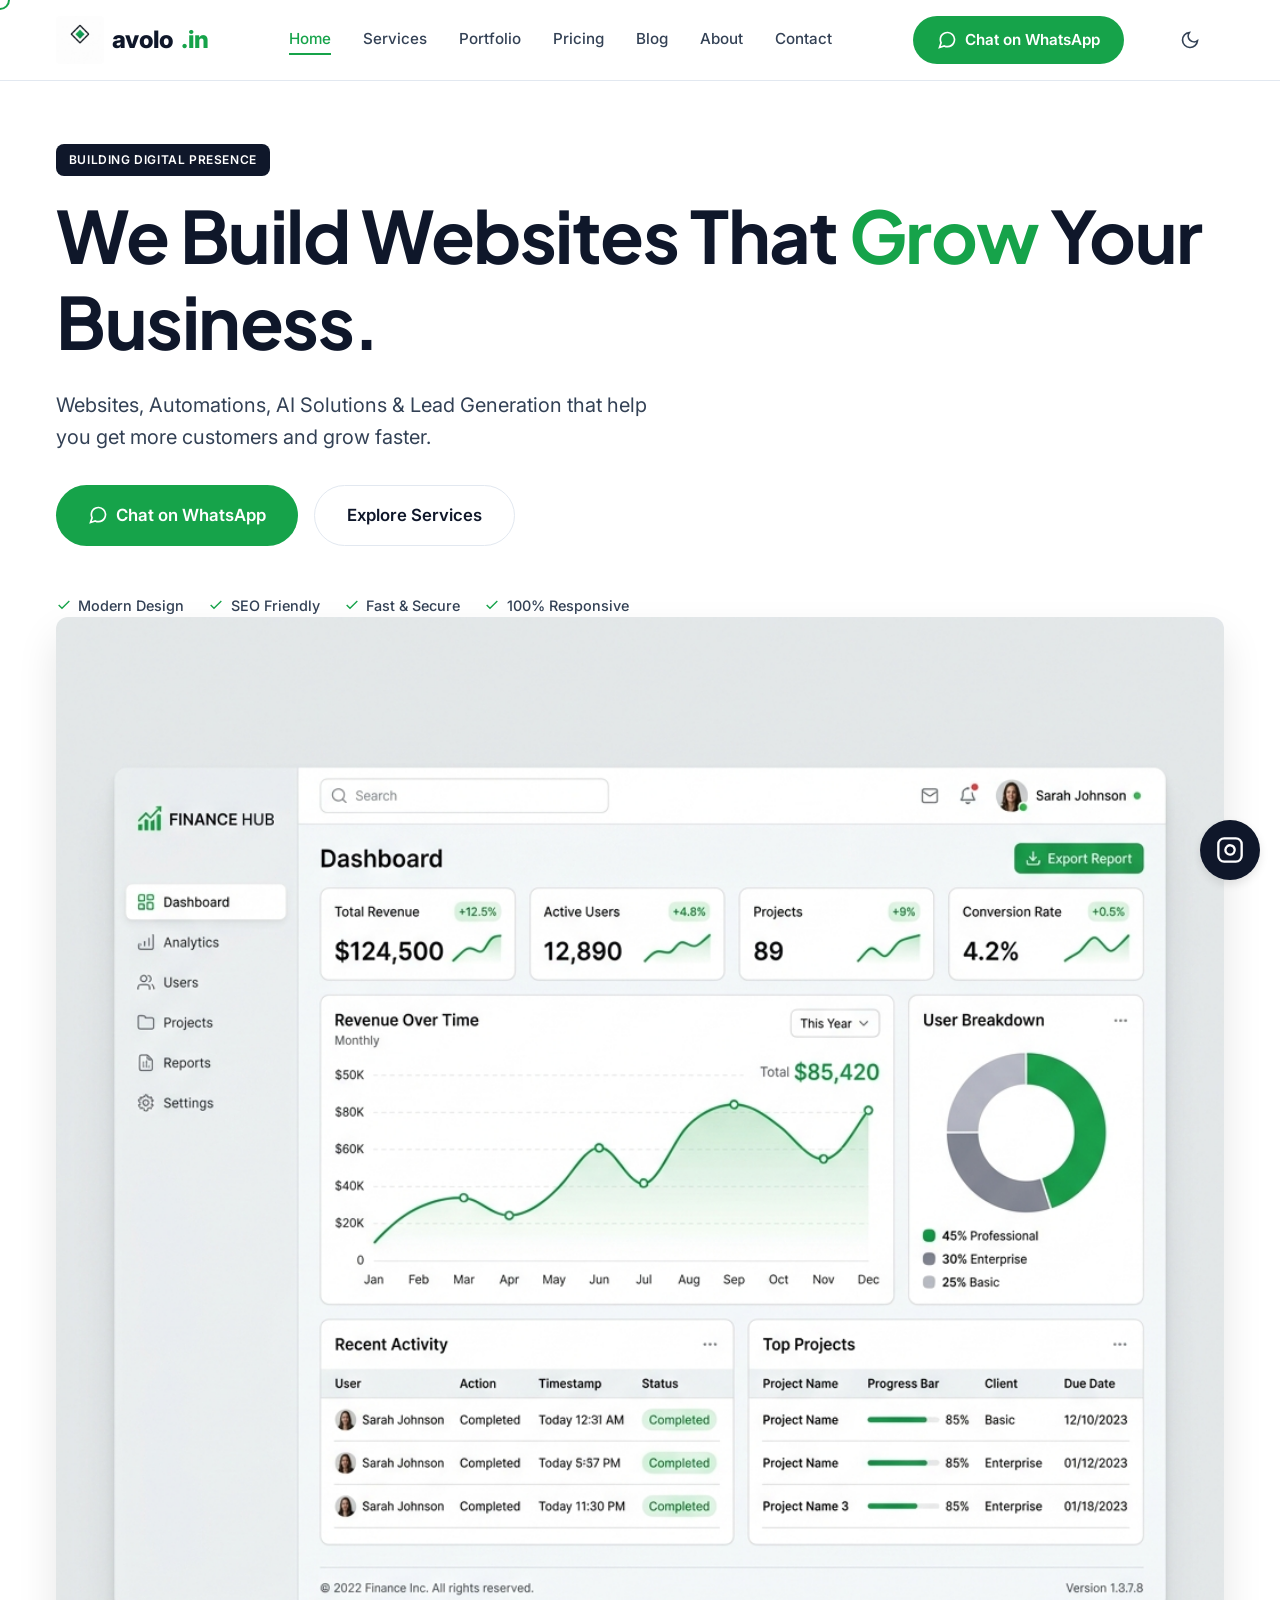
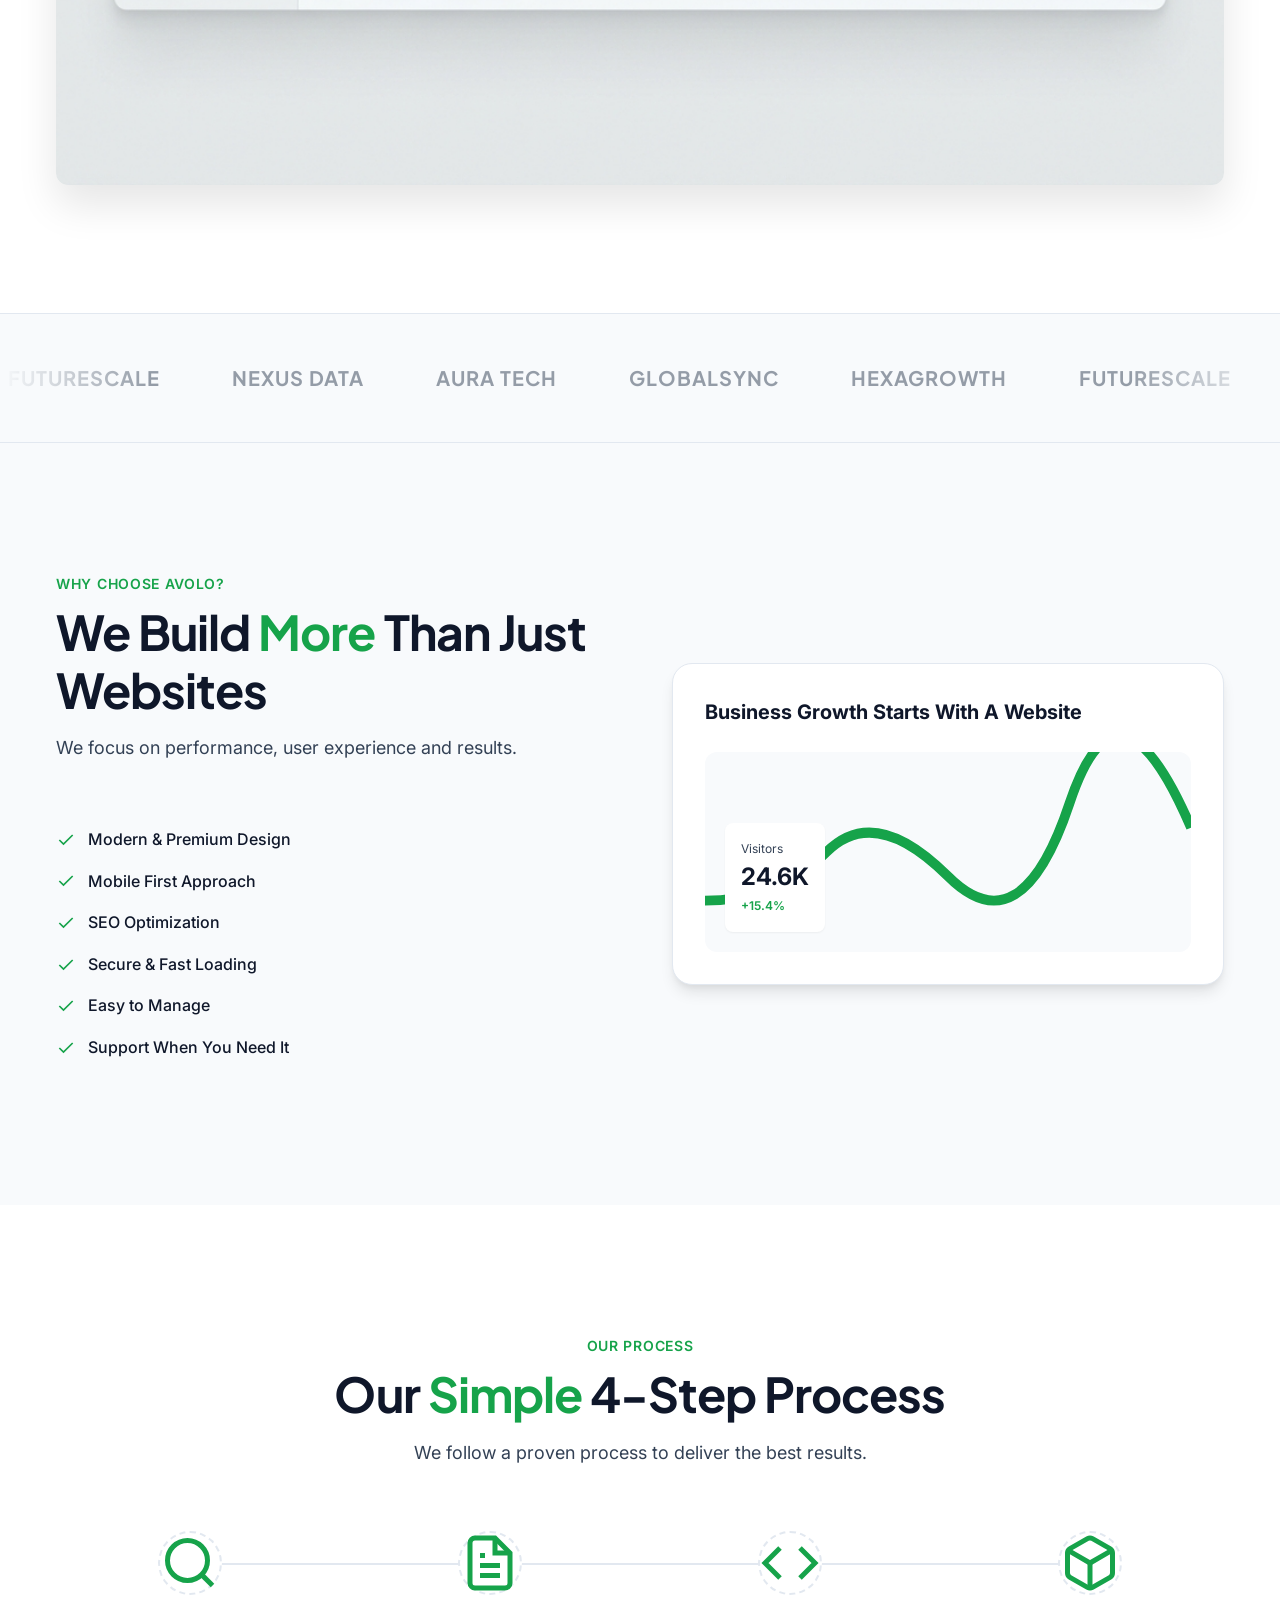
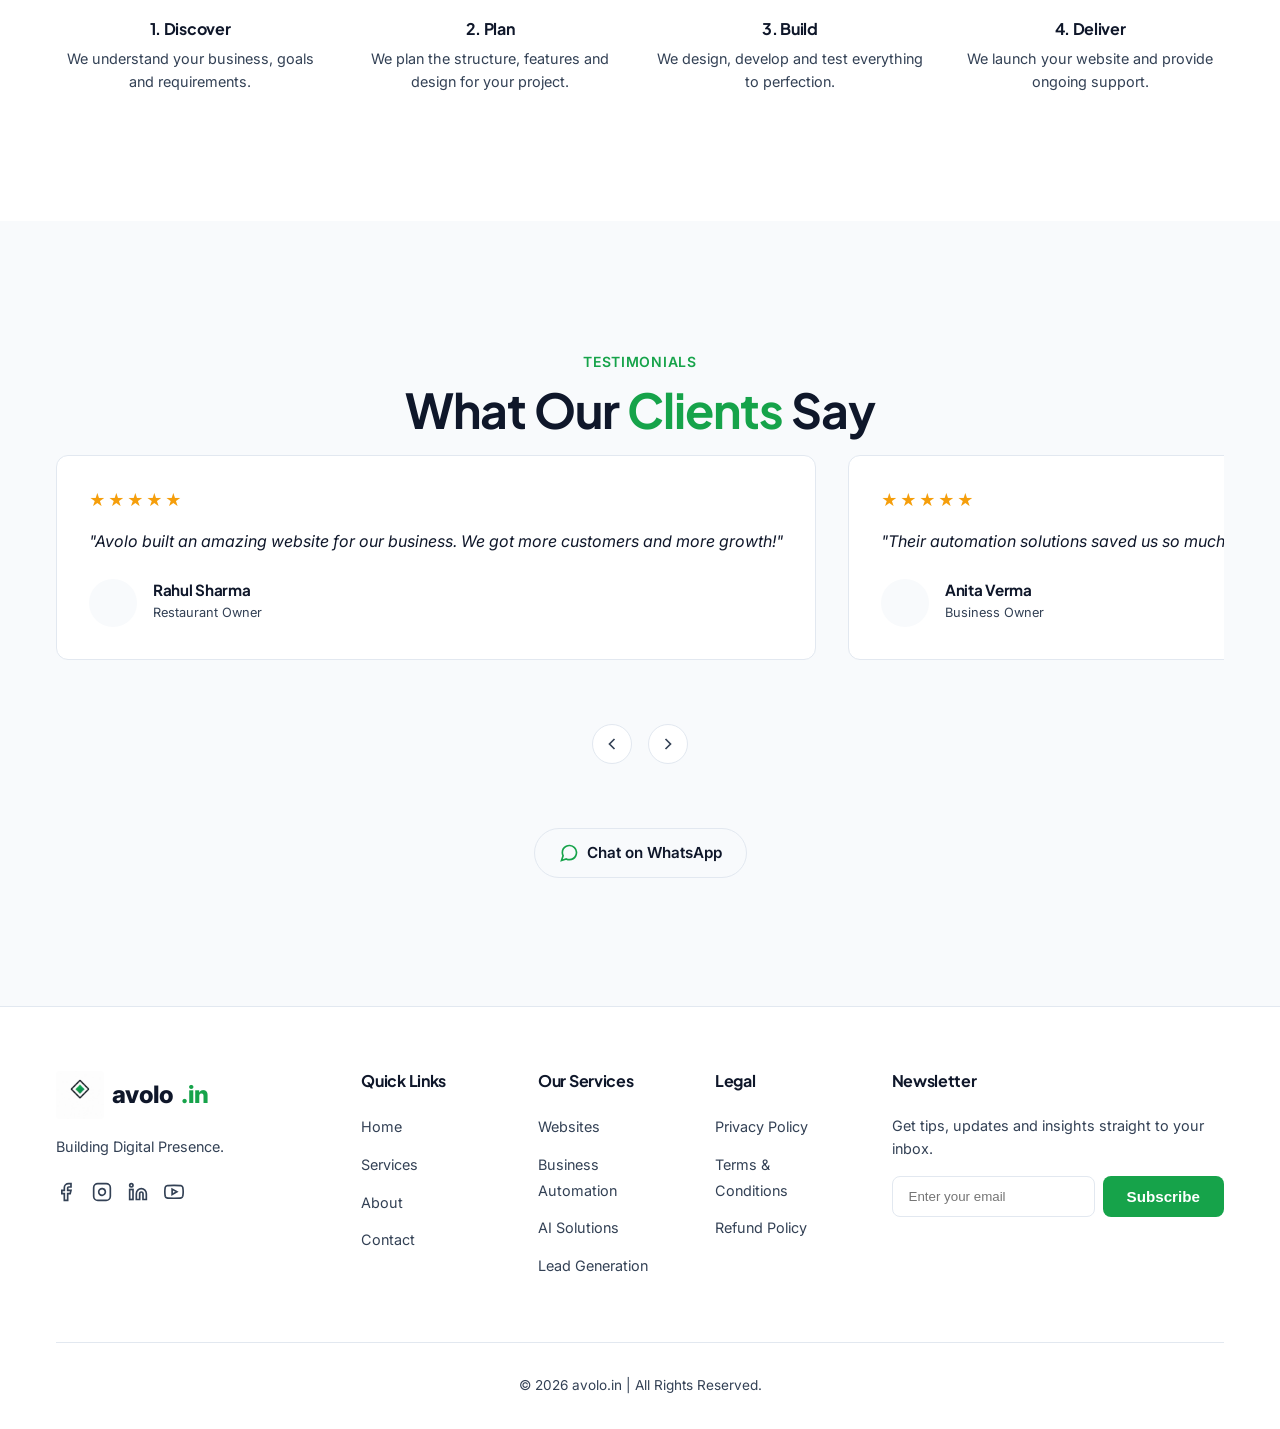
==== index.html @ 8b59fc77 "fix: route contact and newsletter forms to formsubmit using client email" ====
<!DOCTYPE html>
<html lang="en">
<head>
    <meta charset="UTF-8">
    <meta name="viewport" content="width=device-width, initial-scale=1.0">
    <title>Avolo - Premium Digital Agency</title>
    <meta name="description" content="Avolo is a top-tier digital agency architecting scalable websites, automation, and AI solutions for modern businesses.">
    <meta property="og:title" content="Avolo - Premium Digital Agency">
    <meta property="og:description" content="Architecting scalable websites, automation, and AI solutions.">
    <meta property="og:image" content="https://avolo.in/og-image.png">
    <meta property="og:url" content="https://avolo.in">
    <script type="application/ld+json">
    {
      "@context": "https://schema.org",
      "@type": "LocalBusiness",
      "name": "Avolo",
      "image": "https://avolo.in/android-chrome-512x512.png",
      "url": "https://avolo.in",
      "telephone": "+917328060281"
    }
    </script>
    
    <!-- Google Fonts: Inter & Plus Jakarta Sans -->
    <link rel="preconnect" href="https://fonts.googleapis.com">
    <link rel="preconnect" href="https://fonts.gstatic.com" crossorigin>
    <link rel="preload" href="https://fonts.googleapis.com/css2?family=Inter:wght@300;400;500;600;700;800&family=Plus+Jakarta+Sans:wght@500;600;700;800&display=swap" as="style">
    <link href="https://fonts.googleapis.com/css2?family=Inter:wght@300;400;500;600;700;800&family=Plus+Jakarta+Sans:wght@500;600;700;800&display=swap" rel="stylesheet">
    
    <!-- Dark Mode Anti-Flash Script -->
    <script>
        if (localStorage.getItem('theme') === 'dark') {
            document.documentElement.setAttribute('data-theme', 'dark');
        }
    </script>
    
    <!-- Custom CSS -->
    <link rel="stylesheet" href="style.css">
    
    <!-- Favicon -->
    <link rel="icon" type="image/png" sizes="512x512" href="/android-chrome-512x512.png">
</head>
<body>

    <!-- Header -->
    <header class="header" id="header">
        <div class="container header-container">
            <a href="index.html" class="logo">
                <!-- Using android-chrome-512x512.png as requested logo -->
                <img src="/android-chrome-512x512.png" alt="Avolo Logo" style="width: 48px; height: 48px; border-radius: 4px;">
                avolo<span class="text-green">.in</span>
            </a>
            
            <nav class="nav-links" id="nav-links">
                <a href="index.html" class="nav-link">Home</a>
                <a href="services.html" class="nav-link">Services</a>
                <a href="portfolio.html" class="nav-link">Portfolio</a>
                <a href="pricing.html" class="nav-link">Pricing</a>
                <a href="blog.html" class="nav-link">Blog</a>
                <a href="about.html" class="nav-link">About</a>
                <a href="contact.html" class="nav-link">Contact</a>
            </nav>
            
            <div class="header-actions">
                <a href="https://wa.me/917328060281" class="btn btn-primary btn-icon">
                    <svg class="icon" viewBox="0 0 24 24" fill="none" stroke="currentColor" stroke-width="2"><path d="M21 11.5a8.38 8.38 0 0 1-.9 3.8 8.5 8.5 0 0 1-7.6 4.7 8.38 8.38 0 0 1-3.8-.9L3 21l1.9-5.7a8.38 8.38 0 0 1-.9-3.8 8.5 8.5 0 0 1 4.7-7.6 8.38 8.38 0 0 1 3.8-.9h.5a8.48 8.48 0 0 1 8 8v.5z"></path></svg>
                    <span>Chat on WhatsApp</span>
                </a>
                <button class="hamburger" id="hamburger" aria-label="Toggle Menu">
                    <span></span>
                    <span></span>
                    <span></span>
                </button>
            </div>
        </div>
    </header>

    <!-- Mobile Menu Overlay -->
    <div class="mobile-menu" id="mobile-menu">
        <nav class="mobile-nav">
            <a href="index.html" class="mobile-link">Home</a>
            <a href="services.html" class="mobile-link">Services</a>
            <a href="portfolio.html" class="mobile-link">Portfolio</a>
            <a href="pricing.html" class="mobile-link">Pricing</a>
            <a href="blog.html" class="mobile-link">Blog</a>
            <a href="about.html" class="mobile-link">About</a>
            <a href="contact.html" class="mobile-link">Contact</a>
            <a href="https://wa.me/917328060281" class="btn btn-primary mt-4">Chat on WhatsApp</a>
        </nav>
    </div>

    <main>
        <!-- Hero Section -->
        <section class="hero section-spacing" id="hero">
            <div class="container hero-container">
                <div class="hero-content fade-up">
                    <div class="badge">BUILDING DIGITAL PRESENCE</div>
                    <h1 class="hero-heading">
                        We Build Websites That <span class="text-green">Grow</span> Your Business.
                    </h1>
                    <p class="hero-subtext">
                        Websites, Automations, AI Solutions & Lead Generation that help you get more customers and grow faster.
                    </p>
                    <div class="hero-ctas">
                        <a href="https://wa.me/917328060281" class="btn btn-primary btn-icon btn-lg">
                            <svg class="icon" viewBox="0 0 24 24" fill="none" stroke="currentColor" stroke-width="2"><path d="M21 11.5a8.38 8.38 0 0 1-.9 3.8 8.5 8.5 0 0 1-7.6 4.7 8.38 8.38 0 0 1-3.8-.9L3 21l1.9-5.7a8.38 8.38 0 0 1-.9-3.8 8.5 8.5 0 0 1 4.7-7.6 8.38 8.38 0 0 1 3.8-.9h.5a8.48 8.48 0 0 1 8 8v.5z"></path></svg>
                            <span>Chat on WhatsApp</span>
                        </a>
                        <a href="services.html" class="btn btn-outline btn-lg">Explore Services</a>
                    </div>
                    <div class="hero-trust-features">
                        <span class="trust-item"><svg viewBox="0 0 24 24" fill="none" stroke="currentColor" stroke-width="2"><polyline points="20 6 9 17 4 12"></polyline></svg> Modern Design</span>
                        <span class="trust-item"><svg viewBox="0 0 24 24" fill="none" stroke="currentColor" stroke-width="2"><polyline points="20 6 9 17 4 12"></polyline></svg> SEO Friendly</span>
                        <span class="trust-item"><svg viewBox="0 0 24 24" fill="none" stroke="currentColor" stroke-width="2"><polyline points="20 6 9 17 4 12"></polyline></svg> Fast & Secure</span>
                        <span class="trust-item"><svg viewBox="0 0 24 24" fill="none" stroke="currentColor" stroke-width="2"><polyline points="20 6 9 17 4 12"></polyline></svg> 100% Responsive</span>
                    </div>
                </div>
                <div class="hero-visual fade-up delay-1">
                    <img src="dashboard-mockup.png" alt="Avolo SaaS Dashboard" style="border-radius: var(--radius-md); box-shadow: 0 20px 40px rgba(0,0,0,0.1); width: 100%;">
                </div>
            </div>
        </section>

        <!-- Trust Marquee -->
        <div class="trust-marquee-wrapper fade-up delay-2">
            <div class="trust-marquee-content">
                <div class="trust-marquee-item">
                    <svg viewBox="0 0 24 24" width="24" height="24" fill="none" stroke="currentColor" stroke-width="2"><circle cx="12" cy="12" r="10"></circle><path d="M12 8v4l3 3"></path></svg>
                    FutureScale
                </div>
                <div class="trust-marquee-item">
                    <svg viewBox="0 0 24 24" width="24" height="24" fill="none" stroke="currentColor" stroke-width="2"><path d="M12 2L2 7l10 5 10-5-10-5zM2 17l10 5 10-5M2 12l10 5 10-5"></path></svg>
                    Nexus Data
                </div>
                <div class="trust-marquee-item">
                    <svg viewBox="0 0 24 24" width="24" height="24" fill="none" stroke="currentColor" stroke-width="2"><polygon points="12 2 2 7 12 12 22 7 12 2"></polygon><polyline points="2 17 12 22 22 17"></polyline><polyline points="2 12 12 17 22 12"></polyline></svg>
                    Aura Tech
                </div>
                <div class="trust-marquee-item">
                    <svg viewBox="0 0 24 24" width="24" height="24" fill="none" stroke="currentColor" stroke-width="2"><circle cx="12" cy="12" r="10"></circle><line x1="2" y1="12" x2="22" y2="12"></line><path d="M12 2a15.3 15.3 0 0 1 4 10 15.3 15.3 0 0 1-4 10 15.3 15.3 0 0 1-4-10 15.3 15.3 0 0 1 4-10z"></path></svg>
                    GlobalSync
                </div>
                <div class="trust-marquee-item">
                    <svg viewBox="0 0 24 24" width="24" height="24" fill="none" stroke="currentColor" stroke-width="2"><path d="M21 16V8a2 2 0 0 0-1-1.73l-7-4a2 2 0 0 0-2 0l-7 4A2 2 0 0 0 3 8v8a2 2 0 0 0 1 1.73l7 4a2 2 0 0 0 2 0l7-4A2 2 0 0 0 21 16z"></path></svg>
                    HexaGrowth
                </div>
                <div class="trust-marquee-item">
                    <svg viewBox="0 0 24 24" width="24" height="24" fill="none" stroke="currentColor" stroke-width="2"><circle cx="12" cy="12" r="10"></circle><path d="M12 8v4l3 3"></path></svg>
                    FutureScale
                </div>
                <div class="trust-marquee-item">
                    <svg viewBox="0 0 24 24" width="24" height="24" fill="none" stroke="currentColor" stroke-width="2"><path d="M12 2L2 7l10 5 10-5-10-5zM2 17l10 5 10-5M2 12l10 5 10-5"></path></svg>
                    Nexus Data
                </div>
                <div class="trust-marquee-item">
                    <svg viewBox="0 0 24 24" width="24" height="24" fill="none" stroke="currentColor" stroke-width="2"><polygon points="12 2 2 7 12 12 22 7 12 2"></polygon><polyline points="2 17 12 22 22 17"></polyline><polyline points="2 12 12 17 22 12"></polyline></svg>
                    Aura Tech
                </div>
            </div>
        </div>

        <!-- Why Avolo -->
        <section class="why-avolo bg-light section-spacing" id="why">
            <div class="container split-layout">
                <div class="split-content fade-up">
                    <div class="badge-subtle">WHY CHOOSE AVOLO?</div>
                    <h2 class="section-heading">We Build <span class="text-green">More</span> Than Just Websites</h2>
                    <p class="section-subtext text-left">We focus on performance, user experience and results.</p>
                    
                    <ul class="feature-list">
                        <li><svg viewBox="0 0 24 24" fill="none" stroke="currentColor" stroke-width="2"><polyline points="20 6 9 17 4 12"></polyline></svg> Modern & Premium Design</li>
                        <li><svg viewBox="0 0 24 24" fill="none" stroke="currentColor" stroke-width="2"><polyline points="20 6 9 17 4 12"></polyline></svg> Mobile First Approach</li>
                        <li><svg viewBox="0 0 24 24" fill="none" stroke="currentColor" stroke-width="2"><polyline points="20 6 9 17 4 12"></polyline></svg> SEO Optimization</li>
                        <li><svg viewBox="0 0 24 24" fill="none" stroke="currentColor" stroke-width="2"><polyline points="20 6 9 17 4 12"></polyline></svg> Secure & Fast Loading</li>
                        <li><svg viewBox="0 0 24 24" fill="none" stroke="currentColor" stroke-width="2"><polyline points="20 6 9 17 4 12"></polyline></svg> Easy to Manage</li>
                        <li><svg viewBox="0 0 24 24" fill="none" stroke="currentColor" stroke-width="2"><polyline points="20 6 9 17 4 12"></polyline></svg> Support When You Need It</li>
                    </ul>
                </div>
                <div class="split-visual fade-up delay-1">
                    <div class="dashboard-mockup">
                        <div class="dashboard-header">Business Growth Starts With A Website</div>
                        <div class="dashboard-chart">
                            <svg viewBox="0 0 100 40" class="chart-line">
                                <path d="M0 30 Q 15 30, 25 20 T 50 25 T 75 10 T 100 15" fill="none" stroke="#16A34A" stroke-width="2" />
                            </svg>
                            <div class="stat-box">
                                <span class="stat-label">Visitors</span>
                                <span class="stat-value">24.6K</span>
                                <span class="stat-trend">+15.4%</span>
                            </div>
                        </div>
                    </div>
                </div>
            </div>
        </section>

        <!-- Process -->
        <section class="process section-spacing" id="process">
            <div class="container">
                <div class="section-header text-center fade-up">
                    <div class="badge-subtle">OUR PROCESS</div>
                    <h2 class="section-heading">Our <span class="text-green">Simple</span> 4-Step Process</h2>
                    <p class="section-subtext">We follow a proven process to deliver the best results.</p>
                </div>

                <div class="process-steps">
                    <div class="process-line"></div>
                    
                    <div class="step fade-up delay-1">
                        <div class="step-icon">
                            <svg viewBox="0 0 24 24" fill="none" stroke="currentColor" stroke-width="2"><circle cx="11" cy="11" r="8"></circle><line x1="21" y1="21" x2="16.65" y2="16.65"></line></svg>
                        </div>
                        <h4>1. Discover</h4>
                        <p>We understand your business, goals and requirements.</p>
                    </div>

                    <div class="step fade-up delay-2">
                        <div class="step-icon">
                            <svg viewBox="0 0 24 24" fill="none" stroke="currentColor" stroke-width="2"><path d="M14 2H6a2 2 0 0 0-2 2v16a2 2 0 0 0 2 2h12a2 2 0 0 0 2-2V8z"></path><polyline points="14 2 14 8 20 8"></polyline><line x1="16" y1="13" x2="8" y2="13"></line><line x1="16" y1="17" x2="8" y2="17"></line><polyline points="10 9 9 9 8 9"></polyline></svg>
                        </div>
                        <h4>2. Plan</h4>
                        <p>We plan the structure, features and design for your project.</p>
                    </div>

                    <div class="step fade-up delay-3">
                        <div class="step-icon">
                            <svg viewBox="0 0 24 24" fill="none" stroke="currentColor" stroke-width="2"><polyline points="16 18 22 12 16 6"></polyline><polyline points="8 6 2 12 8 18"></polyline></svg>
                        </div>
                        <h4>3. Build</h4>
                        <p>We design, develop and test everything to perfection.</p>
                    </div>

                    <div class="step fade-up delay-4">
                        <div class="step-icon">
                            <svg viewBox="0 0 24 24" fill="none" stroke="currentColor" stroke-width="2"><path d="M21 16V8a2 2 0 0 0-1-1.73l-7-4a2 2 0 0 0-2 0l-7 4A2 2 0 0 0 3 8v8a2 2 0 0 0 1 1.73l7 4a2 2 0 0 0 2 0l7-4A2 2 0 0 0 21 16z"></path><polyline points="3.27 6.96 12 12.01 20.73 6.96"></polyline><line x1="12" y1="22.08" x2="12" y2="12"></line></svg>
                        </div>
                        <h4>4. Deliver</h4>
                        <p>We launch your website and provide ongoing support.</p>
                    </div>
                </div>
            </div>
        </section>

        <!-- Testimonials -->
        <section class="testimonials bg-light section-spacing" id="testimonials">
            <div class="container">
                <div class="section-header text-center fade-up">
                    <div class="badge-subtle">TESTIMONIALS</div>
                    <h2 class="section-heading">What Our <span class="text-green">Clients</span> Say</h2>
                </div>

                <div class="testimonials-grid">
                    <div class="testimonial-card fade-up delay-1">
                        <div class="stars">★★★★★</div>
                        <p class="t-quote">"Avolo built an amazing website for our business. We got more customers and more growth!"</p>
                        <div class="t-author">
                            <div class="t-avatar bg-gray"></div>
                            <div>
                                <h5>Rahul Sharma</h5>
                                <span>Restaurant Owner</span>
                            </div>
                        </div>
                    </div>
                    <div class="testimonial-card fade-up delay-2">
                        <div class="stars">★★★★★</div>
                        <p class="t-quote">"Their automation solutions saved us so much time and improved our workflow."</p>
                        <div class="t-author">
                            <div class="t-avatar bg-gray"></div>
                            <div>
                                <h5>Anita Verma</h5>
                                <span>Business Owner</span>
                            </div>
                        </div>
                    </div>
                    <div class="testimonial-card fade-up delay-3">
                        <div class="stars">★★★★★</div>
                        <p class="t-quote">"Professional team, great support and quality work. Highly recommended!"</p>
                        <div class="t-author">
                            <div class="t-avatar bg-gray"></div>
                            <div>
                                <h5>Vikram Singh</h5>
                                <span>Marketing Head</span>
                            </div>
                        </div>
                    </div>
                </div>
                
                <div class="testimonial-controls fade-up delay-4">
                    <button class="btn-icon prev-testimonial" aria-label="Previous Testimonial"><svg viewBox="0 0 24 24" width="20" height="20" fill="none" stroke="currentColor" stroke-width="2"><polyline points="15 18 9 12 15 6"></polyline></svg></button>
                    <button class="btn-icon next-testimonial" aria-label="Next Testimonial"><svg viewBox="0 0 24 24" width="20" height="20" fill="none" stroke="currentColor" stroke-width="2"><polyline points="9 18 15 12 9 6"></polyline></svg></button>
                </div>
                
                <div class="text-center mt-lg fade-up delay-4">
                    <a href="https://wa.me/917328060281" class="btn btn-outline btn-icon mx-auto">
                        <svg class="icon text-green" viewBox="0 0 24 24" fill="none" stroke="currentColor" stroke-width="2"><path d="M21 11.5a8.38 8.38 0 0 1-.9 3.8 8.5 8.5 0 0 1-7.6 4.7 8.38 8.38 0 0 1-3.8-.9L3 21l1.9-5.7a8.38 8.38 0 0 1-.9-3.8 8.5 8.5 0 0 1 4.7-7.6 8.38 8.38 0 0 1 3.8-.9h.5a8.48 8.48 0 0 1 8 8v.5z"></path></svg>
                        <span>Chat on WhatsApp</span>
                    </a>
                </div>
            </div>
        </section>

    </main>

    <!-- Footer -->
    <footer class="footer">
        <div class="container">
            <div class="footer-grid">
                <div class="footer-brand">
                    <a href="index.html" class="logo">
                        <img src="/android-chrome-512x512.png" alt="Avolo Logo" style="width: 48px; height: 48px; border-radius: 4px;">
                        avolo<span class="text-green">.in</span>
                    </a>
                    <p class="footer-tagline">Building Digital Presence.</p>
                    <div class="social-links">
                        <a href="#" aria-label="Facebook"><svg viewBox="0 0 24 24" fill="none" stroke="currentColor" stroke-width="2"><path d="M18 2h-3a5 5 0 0 0-5 5v3H7v4h3v8h4v-8h3l1-4h-4V7a1 1 0 0 1 1-1h3z"></path></svg></a>
                        <a href="#" aria-label="Instagram"><svg viewBox="0 0 24 24" fill="none" stroke="currentColor" stroke-width="2"><rect x="2" y="2" width="20" height="20" rx="5" ry="5"></rect><path d="M16 11.37A4 4 0 1 1 12.63 8 4 4 0 0 1 16 11.37z"></path><line x1="17.5" y1="6.5" x2="17.51" y2="6.5"></line></svg></a>
                        <a href="#" aria-label="LinkedIn"><svg viewBox="0 0 24 24" fill="none" stroke="currentColor" stroke-width="2"><path d="M16 8a6 6 0 0 1 6 6v7h-4v-7a2 2 0 0 0-2-2 2 2 0 0 0-2 2v7h-4v-7a6 6 0 0 1 6-6z"></path><rect x="2" y="9" width="4" height="12"></rect><circle cx="4" cy="4" r="2"></circle></svg></a>
                        <a href="#" aria-label="YouTube"><svg viewBox="0 0 24 24" fill="none" stroke="currentColor" stroke-width="2"><path d="M22.54 6.42a2.78 2.78 0 0 0-1.94-2C18.88 4 12 4 12 4s-6.88 0-8.6.46a2.78 2.78 0 0 0-1.94 2A29 29 0 0 0 1 11.75a29 29 0 0 0 .46 5.33A2.78 2.78 0 0 0 3.4 19c1.72.46 8.6.46 8.6.46s6.88 0 8.6-.46a2.78 2.78 0 0 0 1.94-2 29 29 0 0 0 .46-5.25 29 29 0 0 0-.46-5.33z"></path><polygon points="9.75 15.02 15.5 11.75 9.75 8.48 9.75 15.02"></polygon></svg></a>
                    </div>
                </div>

                <div class="footer-links">
                    <h5 class="footer-title">Quick Links</h5>
                    <ul>
                        <li><a href="index.html">Home</a></li>
                        <li><a href="services.html">Services</a></li>
                        <li><a href="about.html">About</a></li>
                        <li><a href="contact.html">Contact</a></li>
                    </ul>
                </div>

                <div class="footer-links">
                    <h5 class="footer-title">Our Services</h5>
                    <ul>
                        <li><a href="services.html">Websites</a></li>
                        <li><a href="services.html">Business Automation</a></li>
                        <li><a href="services.html">AI Solutions</a></li>
                        <li><a href="services.html">Lead Generation</a></li>
                    </ul>
                </div>

                <div class="footer-links">
                    <h5 class="footer-title">Legal</h5>
                    <ul>
                        <li><a href="#">Privacy Policy</a></li>
                        <li><a href="#">Terms & Conditions</a></li>
                        <li><a href="#">Refund Policy</a></li>
                    </ul>
                </div>

                <div class="footer-newsletter">
                    <h5 class="footer-title">Newsletter</h5>
                    <p>Get tips, updates and insights straight to your inbox.</p>
                    <form action="https://formsubmit.co/avoloin111@gmail.com" method="POST" class="newsletter-form">
                        <input type="hidden" name="_subject" value="New Newsletter Subscription!">
                        <input type="hidden" name="_captcha" value="false">
                        <input type="hidden" name="_next" value="https://avolo.in/index.html?success=true">
                        <input type="email" placeholder="Enter your email" required>
                        <button type="submit" class="btn btn-primary">Subscribe</button>
                    </form>
                </div>
            </div>
            
            <div class="footer-bottom">
                <p>&copy; 2026 avolo.in | All Rights Reserved.</p>
            </div>
        </div>
    </footer>

    <!-- Floating Instagram -->
    <a href="https://instagram.com/avolo.in" target="_blank" class="floating-ig" aria-label="Instagram">
        <svg viewBox="0 0 24 24" fill="none" stroke="currentColor" stroke-width="2"><rect x="2" y="2" width="20" height="20" rx="5" ry="5"></rect><path d="M16 11.37A4 4 0 1 1 12.63 8 4 4 0 0 1 16 11.37z"></path><line x1="17.5" y1="6.5" x2="17.51" y2="6.5"></line></svg>
    </a>

    <script src="script.js"></script>
</body>
</html>
---- style.css ----
/* ==========================================================================
   Avolo - Premium Digital Agency Theme
   ========================================================================== */

/* --- Variables & Design Tokens --- */
:root {
    /* Colors */
    --clr-navy: #0F172A;        /* Deep Navy for headings and primary text */
    --clr-navy-light: #334155;  /* Lighter navy for body text */
    --clr-green: #16A34A;       /* Avolo Green */
    --clr-green-hover: #15803d; /* Darker green for hover states */
    --clr-green-light: #DCFCE7; /* Very light green for backgrounds/badges */
    --clr-gray-bg: #F8FAFC;     /* Very light gray for section backgrounds */
    --clr-white: #FFFFFF;
    --clr-border: #E2E8F0;      /* Subtle border color */
    
    /* Typography */
    --font-primary: 'Inter', system-ui, -apple-system, BlinkMacSystemFont, 'Segoe UI', Roboto, sans-serif;
    --font-heading: 'Plus Jakarta Sans', var(--font-primary);
    
    /* Spacing */
    --sp-xs: 0.5rem;
    --sp-sm: 1rem;
    --sp-md: 2rem;
    --sp-lg: 4rem;
    --sp-xl: 8rem; /* Increased for premium whitespace */
    
    /* Border Radius */
    --radius-sm: 8px;
    --radius-md: 12px;
    --radius-lg: 20px;
    --radius-full: 9999px;
    
    /* Shadows */
    --shadow-sm: 0 1px 2px 0 rgba(0, 0, 0, 0.05);
    --shadow-md: 0 4px 6px -1px rgba(0, 0, 0, 0.1), 0 2px 4px -1px rgba(0, 0, 0, 0.06);
    --shadow-lg: 0 10px 15px -3px rgba(0, 0, 0, 0.1), 0 4px 6px -2px rgba(0, 0, 0, 0.05);
    --shadow-green: 0 10px 25px -5px rgba(22, 163, 74, 0.3);
    
    /* Transitions */
    --transition: all 0.3s ease;
}

[data-theme="dark"] {
    --clr-navy: #F8FAFC;
    --clr-navy-light: #CBD5E1;
    --clr-gray-bg: #0F172A;
    --clr-white: #1E293B;
    --clr-border: #334155;
    --shadow-sm: 0 1px 2px 0 rgba(0, 0, 0, 0.5);
    --shadow-md: 0 4px 6px -1px rgba(0, 0, 0, 0.5);
    --shadow-lg: 0 10px 15px -3px rgba(0, 0, 0, 0.5);
}

/* Custom Cursor */
body {
    cursor: auto;
}

/* Page Transition */
body.fade-out {
    opacity: 0;
    transition: opacity 0.5s ease;
}

/* --- Reset & Base Styles --- */
*, *::before, *::after {
    box-sizing: border-box;
    margin: 0;
    padding: 0;
}

html {
    scroll-behavior: smooth;
    font-size: 16px;
}

body {
    font-family: var(--font-primary);
    color: var(--clr-navy-light);
    background-color: var(--clr-white);
    line-height: 1.6;
    overflow-x: hidden;
    -webkit-font-smoothing: antialiased;
    transition: background-color 0.3s ease, color 0.3s ease;
}

h1, h2, h3, h4, h5, h6 {
    font-family: var(--font-heading);
    color: var(--clr-navy);
    font-weight: 700;
    line-height: 1.2;
    letter-spacing: -0.02em;
}

a {
    text-decoration: none;
    color: inherit;
    transition: var(--transition);
}

ul {
    list-style: none;
}

img, svg {
    max-width: 100%;
    display: block;
}

/* --- Utility Classes --- */
.container {
    width: 100%;
    max-width: 1200px;
    margin: 0 auto;
    padding: 0 var(--sp-sm);
}

.section-spacing {
    padding: var(--sp-xl) 0;
}

.bg-light {
    background-color: var(--clr-gray-bg);
}

.text-green {
    color: var(--clr-green);
}

.text-center {
    text-align: center;
}

.text-left {
    text-align: left;
}

.w-100 {
    width: 100%;
}

.mt-4 { margin-top: 1.5rem; }
.mt-lg { margin-top: var(--sp-lg); }
.mb-4 { margin-bottom: 1.5rem; }

/* Flex Utilities */
.flex-center {
    display: flex;
    align-items: center;
    justify-content: center;
}

/* Icons */
.icon {
    width: 1.25rem;
    height: 1.25rem;
}

/* --- Components --- */

/* Typography Components */
.section-heading {
    font-size: clamp(2rem, 4vw, 3rem);
    margin-bottom: var(--sp-sm);
}

.section-subtext {
    font-size: 1.125rem;
    color: var(--clr-navy-light);
    max-width: 600px;
    margin: 0 auto var(--sp-lg);
}

.badge {
    display: inline-block;
    background-color: var(--clr-navy);
    color: var(--clr-white);
    font-size: 0.75rem;
    font-weight: 600;
    letter-spacing: 0.05em;
    padding: 0.4rem 0.8rem;
    border-radius: var(--radius-sm);
    margin-bottom: var(--sp-sm);
}

.badge-subtle {
    display: inline-block;
    color: var(--clr-green);
    font-size: 0.875rem;
    font-weight: 600;
    letter-spacing: 0.05em;
    margin-bottom: 0.5rem;
    text-transform: uppercase;
}

/* Buttons */
.btn {
    display: inline-flex;
    align-items: center;
    justify-content: center;
    gap: 0.5rem;
    padding: 0.75rem 1.5rem;
    font-size: 0.95rem;
    font-weight: 600;
    border-radius: var(--radius-full);
    border: none;
    cursor: pointer;
    transition: var(--transition);
    white-space: nowrap;
}

.btn-lg {
    padding: 1rem 2rem;
    font-size: 1.05rem;
}

.btn-primary {
    background-color: var(--clr-green);
    color: var(--clr-white);
}

.btn-primary:hover {
    background-color: var(--clr-green-hover);
    box-shadow: var(--shadow-green);
    transform: translateY(-2px);
}

.btn-outline {
    background-color: transparent;
    color: var(--clr-navy);
    border: 1.5px solid var(--clr-border);
}

.btn-outline:hover {
    border-color: var(--clr-navy);
}

/* Split Layout */
.split-layout {
    display: grid;
    grid-template-columns: 1fr 1fr;
    gap: var(--sp-lg);
    align-items: center;
}

.split-layout.reverse {
    direction: rtl;
}

.split-layout.reverse > * {
    direction: ltr;
}

@media (max-width: 992px) {
    .split-layout {
        grid-template-columns: 1fr;
        gap: var(--sp-md);
    }
}

/* Form Controls */
.form-group {
    margin-bottom: 1rem;
}

.form-control {
    width: 100%;
    padding: 1rem 1.25rem;
    font-size: 1rem;
    font-family: inherit;
    color: var(--clr-navy);
    background-color: var(--clr-white);
    border: 1px solid var(--clr-border);
    border-radius: var(--radius-md);
    transition: var(--transition);
}

.form-control:focus {
    outline: none;
    border-color: var(--clr-green);
    box-shadow: 0 0 0 4px var(--clr-green-light);
}

/* --- Specific Sections --- */

/* Header */
.header {
    position: fixed;
    top: 0;
    left: 0;
    width: 100%;
    background-color: rgba(255, 255, 255, 0.95);
    backdrop-filter: blur(10px);
    border-bottom: 1px solid var(--clr-border);
    z-index: 1000;
    transition: var(--transition);
}

.header-container {
    display: flex;
    justify-content: space-between;
    align-items: center;
    height: 80px;
}

.logo {
    display: flex;
    align-items: center;
    gap: 0.5rem;
    font-size: 1.5rem;
    font-weight: 800;
    color: var(--clr-navy);
    letter-spacing: -0.03em;
}

.logo-mark {
    display: flex;
    align-items: center;
    justify-content: center;
    width: 32px;
    height: 32px;
    color: var(--clr-green);
}

.nav-links {
    display: flex;
    gap: 2rem;
}

.nav-link {
    font-weight: 500;
    font-size: 0.95rem;
}

.nav-link:hover {
    color: var(--clr-green);
}

.header-actions {
    display: flex;
    align-items: center;
    gap: 1rem;
}

.hamburger {
    display: none;
    flex-direction: column;
    justify-content: space-between;
    width: 30px;
    height: 20px;
    background: none;
    border: none;
    cursor: pointer;
}

.hamburger span {
    width: 100%;
    height: 2px;
    background-color: var(--clr-navy);
    border-radius: 2px;
    transition: var(--transition);
}

/* Mobile Menu */
.mobile-menu {
    position: fixed;
    top: 80px;
    left: 0;
    width: 100%;
    height: calc(100vh - 80px);
    background-color: var(--clr-white);
    padding: var(--sp-md);
    transform: translateX(100%);
    transition: transform 0.4s cubic-bezier(0.4, 0, 0.2, 1);
    z-index: 999;
}

.mobile-menu.active {
    transform: translateX(0);
}

.mobile-nav {
    display: flex;
    flex-direction: column;
    gap: 1.5rem;
}

.mobile-link {
    font-size: 1.25rem;
    font-weight: 600;
    color: var(--clr-navy);
}

@media (max-width: 992px) {
    .nav-links { display: none; }
    .header-actions .btn { display: none; }
    .hamburger { display: flex; }
}

/* Hero Section */
.hero {
    padding-top: calc(80px + var(--sp-lg));
}

.hero-heading {
    font-size: clamp(2.5rem, 6vw, 4.5rem);
    margin-bottom: 1.5rem;
}

.hero-subtext {
    font-size: clamp(1.1rem, 2vw, 1.25rem);
    color: var(--clr-navy-light);
    max-width: 600px;
    margin-bottom: 2rem;
}

.hero-ctas {
    display: flex;
    flex-wrap: wrap;
    gap: 1rem;
    margin-bottom: 3rem;
}

.hero-trust-features {
    display: flex;
    flex-wrap: wrap;
    gap: 1.5rem;
    font-size: 0.9rem;
    font-weight: 500;
    color: var(--clr-navy-light);
}

.trust-item {
    display: flex;
    align-items: center;
    gap: 0.4rem;
}

.trust-item svg {
    width: 1rem;
    height: 1rem;
    color: var(--clr-green);
}

/* Hero Mockup Placeholder */
.mockup-placeholder {
    position: relative;
    width: 100%;
    padding-bottom: 75%;
}

.mockup-browser {
    position: absolute;
    top: 0;
    left: 0;
    width: 90%;
    height: 90%;
    background: var(--clr-white);
    border-radius: var(--radius-md);
    box-shadow: var(--shadow-lg);
    border: 1px solid var(--clr-border);
    overflow: hidden;
}

.mockup-header {
    height: 24px;
    background: var(--clr-gray-bg);
    border-bottom: 1px solid var(--clr-border);
    display: flex;
    align-items: center;
    padding: 0 10px;
    gap: 6px;
}

.mockup-header span {
    width: 8px;
    height: 8px;
    border-radius: 50%;
    background: #E2E8F0;
}

.mockup-header span:nth-child(1) { background: #ef4444; }
.mockup-header span:nth-child(2) { background: #eab308; }
.mockup-header span:nth-child(3) { background: #22c55e; }

.mockup-body {
    padding: 20px;
    height: calc(100% - 24px);
    display: flex;
    flex-direction: column;
}

.mockup-wireframe {
    width: 100%;
    height: 100%;
    background: linear-gradient(to right bottom, var(--clr-gray-bg) 0%, transparent 100%);
    border-radius: 8px;
    border: 2px dashed var(--clr-border);
}

.mockup-mobile {
    position: absolute;
    bottom: 0;
    right: 0;
    width: 25%;
    height: 60%;
    background: var(--clr-navy);
    border-radius: 20px;
    padding: 8px;
    box-shadow: var(--shadow-lg);
    border: 1px solid var(--clr-border);
}

.mockup-mobile-screen {
    width: 100%;
    height: 100%;
    background: var(--clr-white);
    border-radius: 12px;
    background: linear-gradient(to right bottom, var(--clr-green-light) 0%, var(--clr-white) 100%);
}

@media (max-width: 992px) {
    .hero-container {
        display: flex;
        flex-direction: column;
        gap: var(--sp-lg);
    }
}

/* Services Grid */
.services-grid {
    display: grid;
    grid-template-columns: repeat(auto-fit, minmax(250px, 1fr));
    gap: 2rem;
}

.service-card {
    background: var(--clr-white);
    padding: 2rem;
    border-radius: var(--radius-lg);
    border: 1px solid var(--clr-border);
    box-shadow: var(--shadow-sm);
    transition: var(--transition);
}

.service-card:hover {
    transform: translateY(-5px);
    box-shadow: var(--shadow-md);
    border-color: var(--clr-green-light);
}

.service-icon {
    width: 48px;
    height: 48px;
    background: var(--clr-green-light);
    color: var(--clr-green);
    border-radius: var(--radius-md);
    display: flex;
    align-items: center;
    justify-content: center;
    margin-bottom: 1.5rem;
}

.service-icon svg { width: 24px; height: 24px; }

.service-title {
    font-size: 1.25rem;
    margin-bottom: 0.75rem;
}

.service-desc {
    font-size: 0.95rem;
    margin-bottom: 1.5rem;
}

.service-link {
    color: var(--clr-green);
    font-weight: 600;
    font-size: 0.9rem;
    display: inline-flex;
    align-items: center;
}

.service-link:hover {
    color: var(--clr-green-hover);
    transform: translateX(4px);
}

.service-card:hover {
    border-color: var(--clr-green);
    transform: translateY(-8px);
    box-shadow: 0 20px 40px rgba(0,0,0,0.06);
}

/* Feature List (Why Avolo, AI, Lead Gen) */
.feature-list {
    display: flex;
    flex-direction: column;
    gap: 1rem;
    margin-bottom: 1rem;
}

.feature-list li {
    display: flex;
    align-items: center;
    gap: 0.75rem;
    font-weight: 500;
    color: var(--clr-navy);
}

.feature-list li svg {
    color: var(--clr-green);
    width: 1.25rem;
    height: 1.25rem;
}

.feature-list.no-icon li .check {
    width: 24px;
    height: 24px;
    background: var(--clr-green-light);
    border-radius: 50%;
    display: flex;
    align-items: center;
    justify-content: center;
    color: var(--clr-green);
}

.feature-list.no-icon li .check svg {
    width: 12px;
    height: 12px;
}

/* Dashboard Mockup (Why Avolo) */
.dashboard-mockup {
    background: var(--clr-white);
    border-radius: var(--radius-lg);
    padding: 2rem;
    box-shadow: var(--shadow-lg);
    border: 1px solid var(--clr-border);
}

.dashboard-header {
    font-weight: 700;
    font-size: 1.25rem;
    color: var(--clr-navy);
    margin-bottom: 1.5rem;
}

.dashboard-chart {
    position: relative;
    height: 200px;
    background: var(--clr-gray-bg);
    border-radius: var(--radius-md);
    overflow: hidden;
}

.chart-line {
    width: 100%;
    height: 100%;
}

.stat-box {
    position: absolute;
    bottom: 20px;
    left: 20px;
    background: var(--clr-white);
    padding: 1rem;
    border-radius: var(--radius-sm);
    box-shadow: var(--shadow-sm);
    display: flex;
    flex-direction: column;
}

.stat-label { font-size: 0.75rem; color: var(--clr-navy-light); }
.stat-value { font-size: 1.5rem; font-weight: 700; color: var(--clr-navy); }
.stat-trend { font-size: 0.75rem; color: var(--clr-green); font-weight: 600; }

/* Pricing */
.pricing-grid {
    display: grid;
    grid-template-columns: repeat(auto-fit, minmax(300px, 1fr));
    gap: 2rem;
    align-items: stretch;
}

.pricing-card {
    background: var(--clr-white);
    border: 1px solid var(--clr-border);
    border-radius: var(--radius-lg);
    padding: 3rem 2rem;
    display: flex;
    flex-direction: column;
    align-items: center;
    box-shadow: var(--shadow-sm);
    transition: var(--transition);
}

.pricing-card.popular {
    box-shadow: var(--shadow-lg);
    transform: scale(1.02);
    border-color: #fef08a; /* subtle yellow border */
}

@media (max-width: 992px) {
    .pricing-card.popular { transform: none; }
}

.plan-badge {
    background: var(--clr-green-light);
    color: var(--clr-navy);
    padding: 0.5rem 1.5rem;
    border-radius: var(--radius-full);
    font-weight: 600;
    margin-bottom: 1.5rem;
}

.badge-yellow { background: #fef08a; }

.plan-price {
    font-size: 3rem;
    font-weight: 800;
    color: var(--clr-navy);
    margin-bottom: 1rem;
}

.plan-divider {
    width: 40px;
    height: 2px;
    background: var(--clr-border);
    border: none;
    margin-bottom: 2rem;
}

.plan-features {
    width: 100%;
    display: flex;
    flex-direction: column;
    gap: 1rem;
}

.plan-features li {
    display: flex;
    align-items: center;
    gap: 0.75rem;
    font-size: 0.95rem;
    color: var(--clr-navy-light);
}

.plan-features li svg {
    color: var(--clr-green);
    width: 1.25rem;
    height: 1.25rem;
    flex-shrink: 0;
}

/* Portfolio */
.portfolio-grid {
    display: flex;
    flex-direction: column;
    gap: 2rem;
}

.portfolio-card {
    border-radius: var(--radius-md);
    overflow: hidden;
    background: var(--clr-white);
    box-shadow: var(--shadow-md);
}

.portfolio-img {
    width: 100%;
    height: 200px;
    background-size: cover;
    background-position: center;
}

.bg-gray { background-color: var(--clr-gray-bg); }

.portfolio-info {
    padding: 1.5rem;
}

.portfolio-info h4 { margin-bottom: 0.25rem; }
.portfolio-info p { font-size: 0.85rem; color: var(--clr-navy-light); }

/* Process */
.process-steps {
    display: grid;
    grid-template-columns: repeat(4, 1fr);
    gap: 2rem;
    position: relative;
    margin-top: 3rem;
}

.process-line {
    position: absolute;
    top: 32px;
    left: 10%;
    right: 10%;
    height: 2px;
    background: var(--clr-border);
    z-index: 0;
}

@media (max-width: 992px) {
    .process-steps {
        grid-template-columns: 1fr;
        gap: 3rem;
    }
    .process-line {
        top: 0;
        bottom: 0;
        left: 32px;
        width: 2px;
        height: auto;
    }
}

.step {
    position: relative;
    z-index: 1;
    display: flex;
    flex-direction: column;
    align-items: center;
    text-align: center;
}

@media (max-width: 992px) {
    .step {
        flex-direction: row;
        text-align: left;
        align-items: flex-start;
        gap: 1.5rem;
    }
}

.step-icon {
    width: 64px;
    height: 64px;
    background: var(--clr-white);
    border: 2px dashed var(--clr-border);
    border-radius: 50%;
    display: flex;
    align-items: center;
    justify-content: center;
    color: var(--clr-green);
    margin-bottom: 1.5rem;
}

@media (max-width: 992px) {
    .step-icon { margin-bottom: 0; flex-shrink: 0; }
}

.step h4 { margin-bottom: 0.5rem; }
.step p { font-size: 0.9rem; }

/* Visual Cards (AI) */
.visual-card {
    background: var(--clr-white);
    padding: 1.5rem;
    border-radius: var(--radius-md);
    box-shadow: var(--shadow-md);
    display: flex;
    align-items: center;
    gap: 1rem;
    margin-bottom: 1rem;
    width: 80%;
}

.visual-card.offset {
    margin-left: 20%;
}

.vc-icon {
    width: 40px;
    height: 40px;
    background: var(--clr-green-light);
    color: var(--clr-green);
    border-radius: 8px;
    display: flex;
    align-items: center;
    justify-content: center;
}
.vc-icon svg { width: 20px; height: 20px; }

.vc-text h5 { font-size: 0.95rem; margin-bottom: 0.1rem; }
.vc-text p { font-size: 0.75rem; color: var(--clr-green); font-weight: 600; }

/* Workflow Diagram (Automation) */
.workflow-diagram {
    display: flex;
    flex-direction: column;
    align-items: center;
    background: var(--clr-white);
    padding: 3rem;
    border-radius: var(--radius-lg);
    box-shadow: var(--shadow-md);
}

.wf-node {
    padding: 0.75rem 1.5rem;
    border: 1px solid var(--clr-border);
    border-radius: var(--radius-sm);
    font-weight: 500;
    color: var(--clr-navy);
    background: var(--clr-white);
}

.wf-node.highlight {
    border-color: var(--clr-green);
    color: var(--clr-green);
}

.wf-node.small {
    font-size: 0.75rem;
    padding: 0.5rem 1rem;
}

.wf-arrow {
    color: var(--clr-green);
    font-size: 1.5rem;
    margin: 0.5rem 0;
}

.wf-arrow.split {
    width: 200px;
    height: 20px;
    border-top: 2px solid var(--clr-green);
    border-left: 2px solid var(--clr-green);
    border-right: 2px solid var(--clr-green);
    border-bottom: none;
    margin-top: 0.5rem;
}

.wf-row {
    display: flex;
    gap: 1rem;
    margin-top: -10px;
}

@media (max-width: 600px) {
    .wf-row { flex-direction: column; }
    .wf-arrow.split { display: none; }
}

/* Funnel Diagram (Lead Gen) */
.funnel-diagram {
    display: flex;
    flex-direction: column;
    align-items: center;
    gap: 0.5rem;
}

.funnel-layer {
    background: var(--clr-navy);
    color: var(--clr-white);
    display: flex;
    align-items: center;
    justify-content: center;
    height: 60px;
    border-radius: 30px;
    font-weight: 600;
}

.layer-1 { width: 100%; opacity: 0.8; }
.layer-2 { width: 70%; opacity: 0.9; }
.layer-3 { width: 40%; opacity: 1; }

.funnel-result {
    width: 60px;
    height: 60px;
    border-radius: 50%;
    border: 2px dashed var(--clr-green);
    display: flex;
    align-items: center;
    justify-content: center;
    color: var(--clr-green);
    margin-top: 1rem;
}

/* Stats Grid (About) */
.stats-grid {
    display: grid;
    grid-template-columns: repeat(4, 1fr);
    gap: 1rem;
}

.stat-num { font-size: 1.75rem; margin-bottom: 0.25rem; }
.stat-text { font-size: 0.8rem; font-weight: 500; }

@media (max-width: 600px) {
    .stats-grid { grid-template-columns: repeat(2, 1fr); }
}

/* About Placeholder */
.about-image-placeholder {
    width: 100%;
    height: 300px;
    display: flex;
    align-items: center;
    justify-content: center;
}

.laptop-mockup {
    width: 80%;
    aspect-ratio: 16/9;
    background: var(--clr-navy);
    border-radius: 8px 8px 0 0;
    position: relative;
    padding: 10px;
}

.laptop-mockup .screen {
    width: 100%;
    height: 100%;
    background: var(--clr-gray-bg);
    display: flex;
    align-items: center;
    justify-content: center;
    font-family: monospace;
    color: var(--clr-green);
}

.laptop-mockup .base {
    position: absolute;
    bottom: -15px;
    left: -10%;
    width: 120%;
    height: 15px;
    background: #cbd5e1;
    border-radius: 0 0 10px 10px;
}

/* Testimonials */
.testimonials-grid {
    display: flex;
    overflow-x: auto;
    scroll-snap-type: x mandatory;
    gap: 2rem;
    padding-bottom: 2rem;
    scrollbar-width: none; /* Firefox */
}
.testimonials-grid::-webkit-scrollbar {
    display: none; /* Safari/Chrome */
}

.testimonial-card {
    background: var(--clr-white);
    padding: 2rem;
    border-radius: var(--radius-md);
    border: 1px solid var(--clr-border);
    min-width: 320px;
    flex-shrink: 0;
    scroll-snap-align: center;
}

.stars { color: #f59e0b; margin-bottom: 1rem; letter-spacing: 2px; }

.t-quote {
    font-style: italic;
    margin-bottom: 1.5rem;
    color: var(--clr-navy);
}

.t-author {
    display: flex;
    align-items: center;
    gap: 1rem;
}

.t-avatar {
    width: 48px;
    height: 48px;
    border-radius: 50%;
}

.t-author h5 { font-size: 0.95rem; margin-bottom: 0; }
.t-author span { font-size: 0.8rem; color: var(--clr-navy-light); }

/* Contact */
.contact-info {
    display: flex;
    flex-direction: column;
    gap: 1.5rem;
}

.c-item {
    display: flex;
    align-items: flex-start;
    gap: 1rem;
}

.c-icon {
    width: 40px;
    height: 40px;
    background: var(--clr-white);
    border: 1px solid var(--clr-border);
    border-radius: 50%;
    display: flex;
    align-items: center;
    justify-content: center;
    color: var(--clr-green);
    flex-shrink: 0;
}
.c-icon svg { width: 18px; height: 18px; }

.c-label { font-size: 0.8rem; color: var(--clr-navy-light); }
.c-value { font-weight: 600; color: var(--clr-navy); }

.contact-form {
    background: var(--clr-white);
    padding: 2.5rem;
    border-radius: var(--radius-lg);
    box-shadow: var(--shadow-lg);
}

/* Footer */
.footer {
    background: var(--clr-white);
    padding: var(--sp-lg) 0 2rem;
    border-top: 1px solid var(--clr-border);
}

.footer-grid {
    display: grid;
    grid-template-columns: 2fr 1fr 1fr 1fr 2fr;
    gap: 3rem;
    margin-bottom: 4rem;
}

@media (max-width: 992px) {
    .footer-grid {
        grid-template-columns: 1fr 1fr;
    }
    .footer-brand, .footer-newsletter {
        grid-column: span 2;
    }
}

@media (max-width: 600px) {
    .footer-grid {
        grid-template-columns: 1fr;
    }
    .footer-brand, .footer-newsletter {
        grid-column: span 1;
    }
}

.footer-tagline {
    color: var(--clr-navy-light);
    margin: 1rem 0 1.5rem;
    font-size: 0.9rem;
}

.social-links {
    display: flex;
    gap: 1rem;
}

.social-links a {
    color: var(--clr-navy-light);
    display: inline-flex;
}
.social-links svg { width: 20px; height: 20px; }
.social-links a:hover { color: var(--clr-navy); }

.footer-title {
    font-size: 1rem;
    margin-bottom: 1.5rem;
}

.footer-links ul {
    display: flex;
    flex-direction: column;
    gap: 0.75rem;
}

.footer-links a {
    color: var(--clr-navy-light);
    font-size: 0.9rem;
}

.footer-links a:hover {
    color: var(--clr-green);
}

.footer-newsletter p {
    font-size: 0.9rem;
    color: var(--clr-navy-light);
    margin-bottom: 1rem;
}

.newsletter-form {
    display: flex;
    gap: 0.5rem;
}

.newsletter-form input {
    flex: 1;
    padding: 0.75rem 1rem;
    border: 1px solid var(--clr-border);
    border-radius: var(--radius-sm);
    outline: none;
}
.newsletter-form input:focus { border-color: var(--clr-green); }

.newsletter-form button {
    border-radius: var(--radius-sm);
}

.footer-bottom {
    text-align: center;
    padding-top: 2rem;
    border-top: 1px solid var(--clr-border);
    color: var(--clr-navy-light);
    font-size: 0.85rem;
}

/* --- Animation Classes --- */
.fade-up {
    opacity: 0;
    transform: translateY(30px);
    transition: opacity 0.8s ease-out, transform 0.8s ease-out;
}

.fade-up.visible {
    opacity: 1;
    transform: translateY(0);
}

.delay-1 { transition-delay: 0.1s; }
.delay-2 { transition-delay: 0.2s; }
.delay-3 { transition-delay: 0.3s; }
.delay-4 { transition-delay: 0.4s; }

/* Remove delays on mobile for smoother experience */
@media (max-width: 768px) {
    .delay-1, .delay-2, .delay-3, .delay-4 {
        transition-delay: 0s;
    }
}

/* Floating Instagram Button */
.floating-ig {
    position: fixed;
    bottom: 20px;
    right: 20px;
    width: 60px;
    height: 60px;
    background: var(--clr-navy);
    color: var(--clr-white);
    border-radius: 50%;
    display: flex;
    align-items: center;
    justify-content: center;
    box-shadow: 0 4px 10px rgba(0,0,0,0.1);
    z-index: 1000;
    transition: all 0.4s cubic-bezier(0.175, 0.885, 0.32, 1.275);
    cursor: grab;
    user-select: none;
    -webkit-user-drag: none;
}

.floating-ig svg {
    width: 28px;
    height: 28px;
    transition: transform 0.3s ease;
}

.floating-ig:hover {
    transform: scale(1.05) translateY(-5px);
    background: linear-gradient(45deg, #f09433 0%, #e6683c 25%, #dc2743 50%, #cc2366 75%, #bc1888 100%);
    box-shadow: 0 10px 20px rgba(220, 39, 67, 0.3);
}

.floating-ig:hover svg {
    transform: scale(1.1);
}

/* Trust Marquee */
.trust-marquee-wrapper {
    overflow: hidden;
    background: var(--clr-gray-bg);
    padding: 3rem 0;
    border-top: 1px solid var(--clr-border);
    border-bottom: 1px solid var(--clr-border);
    position: relative;
}
.trust-marquee-wrapper::before,
.trust-marquee-wrapper::after {
    content: "";
    position: absolute;
    top: 0;
    bottom: 0;
    width: 150px;
    z-index: 2;
    pointer-events: none;
}
.trust-marquee-wrapper::before {
    left: 0;
    background: linear-gradient(to right, var(--clr-gray-bg), transparent);
}
.trust-marquee-wrapper::after {
    right: 0;
    background: linear-gradient(to left, var(--clr-gray-bg), transparent);
}
.trust-marquee-content {
    display: flex;
    align-items: center;
    gap: 4rem;
    animation: marquee 30s linear infinite;
    white-space: nowrap;
}
.trust-marquee-item {
    font-family: var(--font-heading);
    font-size: 1.25rem;
    font-weight: 700;
    color: var(--clr-navy-light);
    opacity: 0.5;
    text-transform: uppercase;
    letter-spacing: 0.05em;
    display: flex;
    align-items: center;
    gap: 0.5rem;
}
@keyframes marquee {
    0% { transform: translateX(0); }
    100% { transform: translateX(-50%); }
}

@media (max-width: 768px) {
    :root {
        --sp-xl: 5rem; /* Reduce spacing on mobile */
    }
    .floating-ig {
        bottom: 15px;
        right: 15px;
        width: 50px;
        height: 50px;
    }
    .floating-ig svg {
        width: 25px;
        height: 25px;
    }
}

/* Custom Cursor */
.custom-cursor {
    position: fixed;
    top: 0;
    left: 0;
    width: 20px;
    height: 20px;
    border: 2px solid var(--clr-green);
    border-radius: 50%;
    pointer-events: none;
    transform: translate(-50%, -50%);
    z-index: 9999;
    transition: width 0.2s, height 0.2s, background-color 0.2s;
}
.custom-cursor.hovering {
    width: 40px;
    height: 40px;
    background-color: rgba(22, 163, 74, 0.2);
}
@media (hover: hover) and (pointer: fine) {
    body, a, button, .nav-link, .btn, .logo, .floating-ig {
        cursor: none !important;
    }
}

/* Page Transitions */
.page-transition {
    position: fixed;
    top: 0;
    left: 0;
    width: 100vw;
    height: 100vh;
    background-color: var(--clr-gray-bg);
    z-index: 10000;
    pointer-events: none;
    opacity: 0;
    transition: opacity 0.4s ease;
}
.page-transition.active {
    opacity: 1;
    pointer-events: all;
}

/* --- NEW IMPROVEMENTS CSS --- */

/* Active Nav Link & Underline Hover Effect */
.nav-link {
    position: relative;
    padding-bottom: 2px;
}
.nav-link::after {
    content: '';
    position: absolute;
    bottom: -2px;
    left: 0;
    width: 0%;
    height: 2px;
    background-color: var(--clr-green);
    transition: width 0.3s ease;
}
.nav-link:hover::after, .nav-link.active::after {
    width: 100%;
}
.nav-link.active {
    color: var(--clr-green);
}

/* Toast Notification */
.toast {
    position: fixed;
    bottom: -60px;
    left: 50%;
    transform: translateX(-50%);
    background: var(--clr-navy);
    color: var(--clr-white);
    padding: 1rem 2rem;
    border-radius: 50px;
    display: flex;
    align-items: center;
    gap: 1rem;
    box-shadow: var(--shadow-lg);
    z-index: 10000;
    opacity: 0;
    transition: all 0.4s cubic-bezier(0.68, -0.55, 0.265, 1.55);
}
[data-theme='dark'] .toast {
    background: var(--clr-white);
    color: var(--clr-navy);
}
.toast.toast-success .toast-icon {
    background: var(--clr-green);
    color: white;
    border-radius: 50%;
    width: 24px;
    height: 24px;
    display: flex;
    align-items: center;
    justify-content: center;
    font-size: 14px;
}
.toast.show {
    bottom: 30px;
    opacity: 1;
}

/* Scroll To Top Button */
.scroll-top-btn {
    position: fixed;
    bottom: 30px;
    right: 30px;
    width: 50px;
    height: 50px;
    background: var(--clr-green);
    color: white;
    border-radius: 50%;
    display: flex;
    align-items: center;
    justify-content: center;
    cursor: pointer;
    border: none;
    box-shadow: var(--shadow-md);
    opacity: 0;
    visibility: hidden;
    transform: translateY(20px);
    transition: all 0.3s ease;
    z-index: 999;
}
.scroll-top-btn.visible {
    opacity: 1;
    visibility: visible;
    transform: translateY(0);
}
.scroll-top-btn:hover {
    background: var(--clr-green-hover);
    transform: translateY(-5px);
}

/* Testimonial Controls */
.testimonial-controls {
    display: flex;
    justify-content: center;
    gap: 1rem;
    margin-top: 2rem;
}
.testimonial-controls .btn-icon {
    width: 40px;
    height: 40px;
    border-radius: 50%;
    background: var(--clr-white);
    border: 1px solid var(--clr-border);
    display: flex;
    align-items: center;
    justify-content: center;
    cursor: pointer;
    transition: all 0.3s ease;
    color: var(--clr-text);
}
.testimonial-controls .btn-icon:hover {
    background: var(--clr-green);
    color: white;
    border-color: var(--clr-green);
}
[data-theme='dark'] .testimonial-controls .btn-icon {
    background: var(--clr-surface);
    border-color: var(--clr-border);
}
[data-theme='dark'] .testimonial-controls .btn-icon:hover {
    background: var(--clr-green);
}
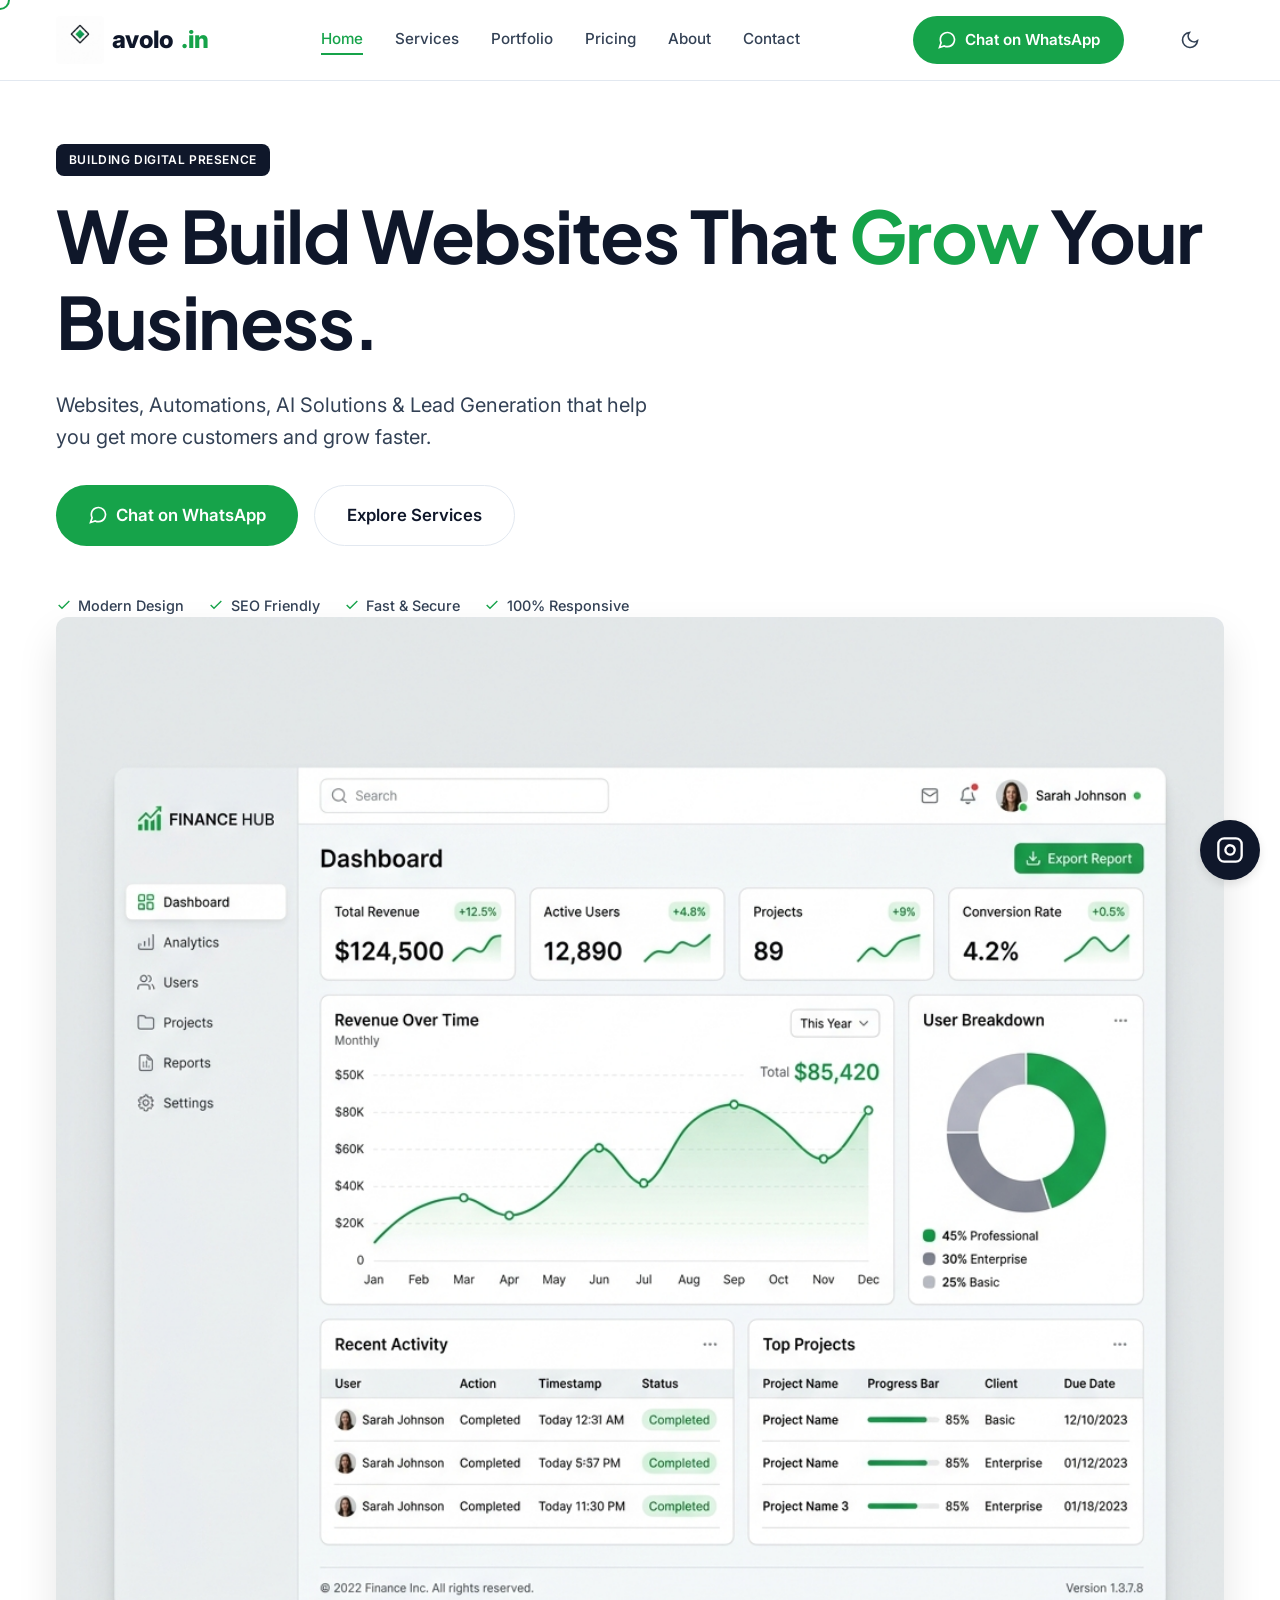
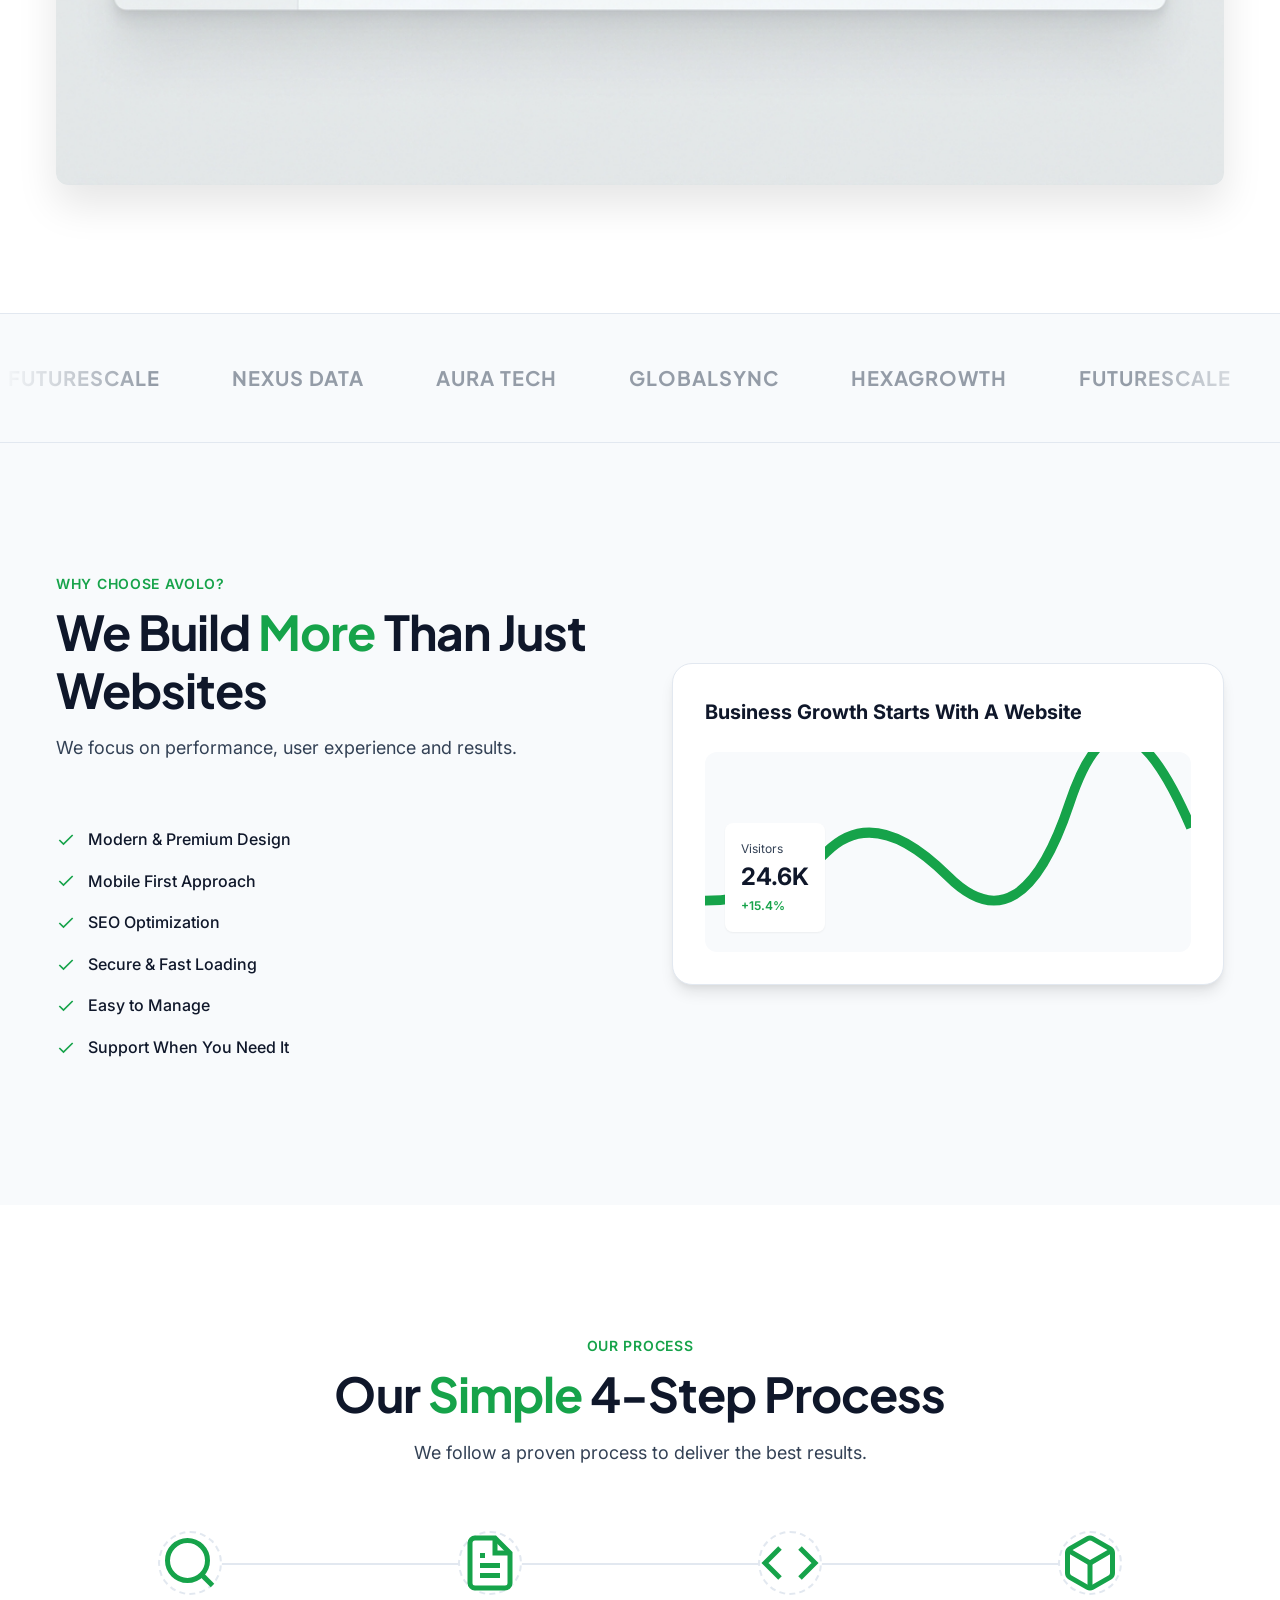
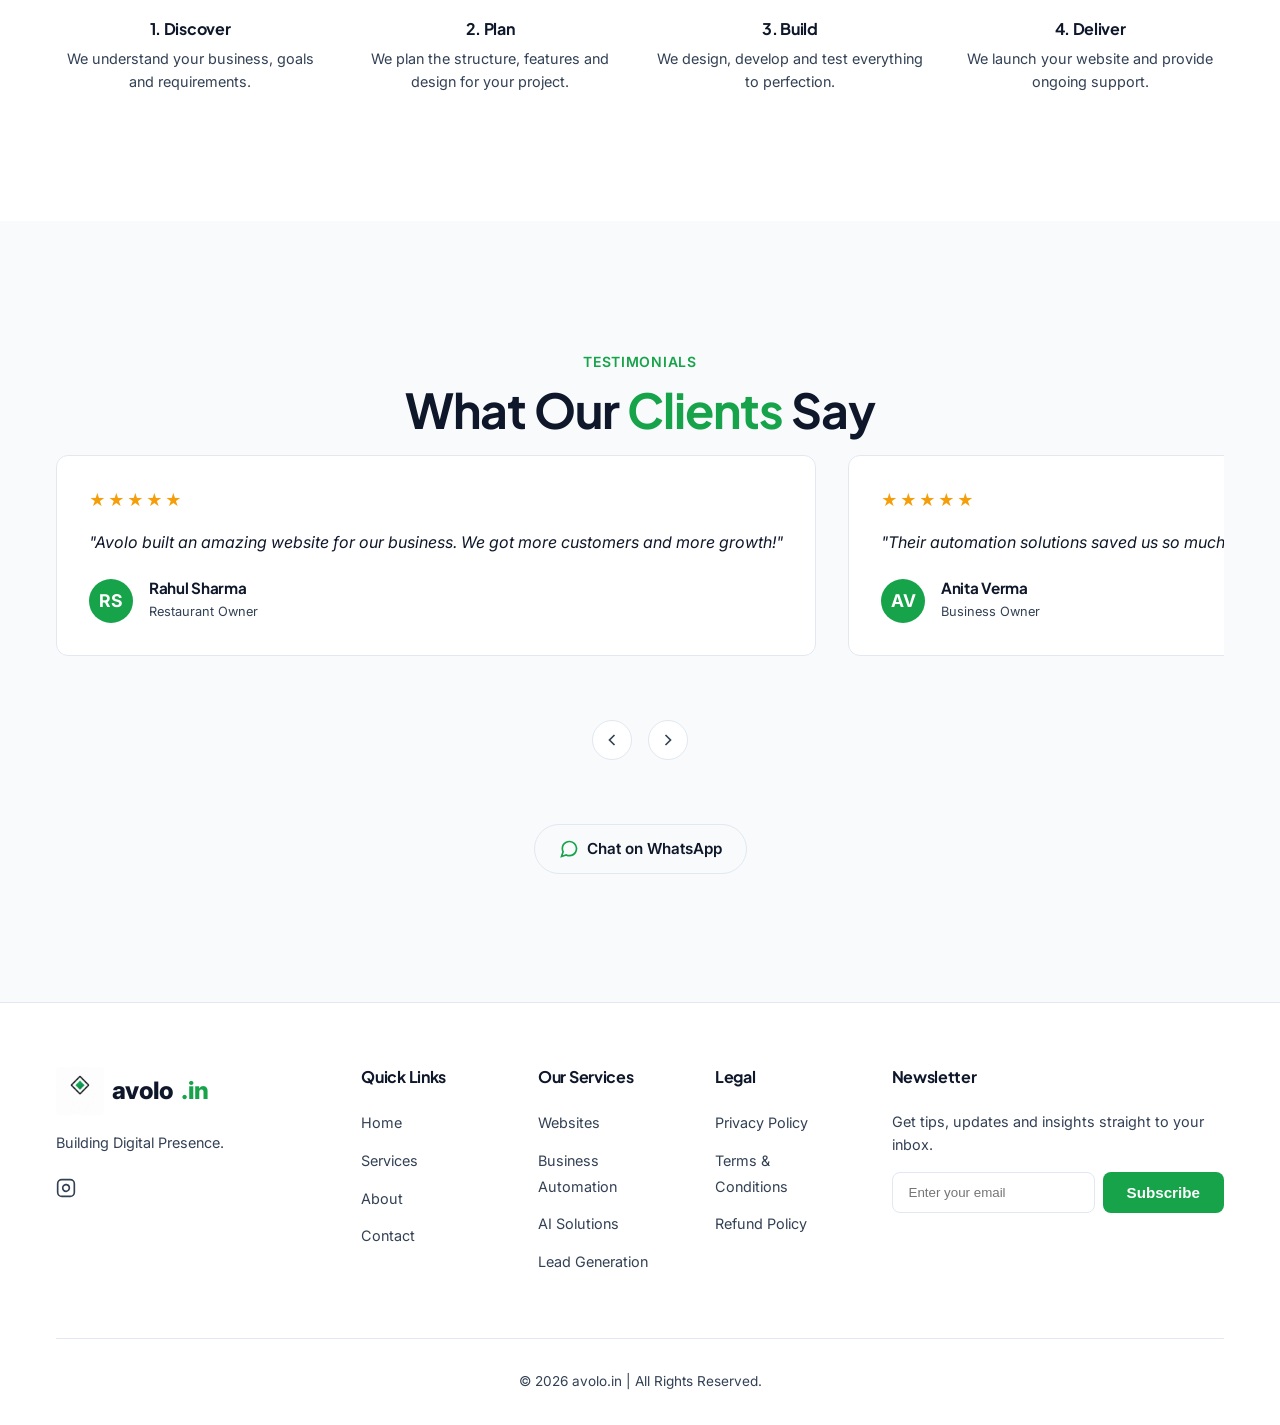
==== commit f13c3b12: "fix: 14 production bugs - broken forms, dead links, orphan pages, duplicate CSS, legal pages Bug 1: " ====
--- a/index.html
+++ b/index.html
@@ -55,7 +55,6 @@
                 <a href="services.html" class="nav-link">Services</a>
                 <a href="portfolio.html" class="nav-link">Portfolio</a>
                 <a href="pricing.html" class="nav-link">Pricing</a>
-                <a href="blog.html" class="nav-link">Blog</a>
                 <a href="about.html" class="nav-link">About</a>
                 <a href="contact.html" class="nav-link">Contact</a>
             </nav>
@@ -81,7 +80,6 @@
             <a href="services.html" class="mobile-link">Services</a>
             <a href="portfolio.html" class="mobile-link">Portfolio</a>
             <a href="pricing.html" class="mobile-link">Pricing</a>
-            <a href="blog.html" class="mobile-link">Blog</a>
             <a href="about.html" class="mobile-link">About</a>
             <a href="contact.html" class="mobile-link">Contact</a>
             <a href="https://wa.me/917328060281" class="btn btn-primary mt-4">Chat on WhatsApp</a>
@@ -253,7 +251,7 @@
                         <div class="stars">★★★★★</div>
                         <p class="t-quote">"Avolo built an amazing website for our business. We got more customers and more growth!"</p>
                         <div class="t-author">
-                            <div class="t-avatar bg-gray"></div>
+                            <div class="t-avatar" style="background:var(--clr-green);color:#fff;display:flex;align-items:center;justify-content:center;font-weight:700;font-size:1.1rem;border-radius:50%;width:44px;height:44px;">RS</div>
                             <div>
                                 <h5>Rahul Sharma</h5>
                                 <span>Restaurant Owner</span>
@@ -264,7 +262,7 @@
                         <div class="stars">★★★★★</div>
                         <p class="t-quote">"Their automation solutions saved us so much time and improved our workflow."</p>
                         <div class="t-author">
-                            <div class="t-avatar bg-gray"></div>
+                            <div class="t-avatar" style="background:var(--clr-green);color:#fff;display:flex;align-items:center;justify-content:center;font-weight:700;font-size:1.1rem;border-radius:50%;width:44px;height:44px;">AV</div>
                             <div>
                                 <h5>Anita Verma</h5>
                                 <span>Business Owner</span>
@@ -275,7 +273,7 @@
                         <div class="stars">★★★★★</div>
                         <p class="t-quote">"Professional team, great support and quality work. Highly recommended!"</p>
                         <div class="t-author">
-                            <div class="t-avatar bg-gray"></div>
+                            <div class="t-avatar" style="background:var(--clr-green);color:#fff;display:flex;align-items:center;justify-content:center;font-weight:700;font-size:1.1rem;border-radius:50%;width:44px;height:44px;">VS</div>
                             <div>
                                 <h5>Vikram Singh</h5>
                                 <span>Marketing Head</span>
@@ -311,11 +309,8 @@
                     </a>
                     <p class="footer-tagline">Building Digital Presence.</p>
                     <div class="social-links">
-                        <a href="#" aria-label="Facebook"><svg viewBox="0 0 24 24" fill="none" stroke="currentColor" stroke-width="2"><path d="M18 2h-3a5 5 0 0 0-5 5v3H7v4h3v8h4v-8h3l1-4h-4V7a1 1 0 0 1 1-1h3z"></path></svg></a>
-                        <a href="#" aria-label="Instagram"><svg viewBox="0 0 24 24" fill="none" stroke="currentColor" stroke-width="2"><rect x="2" y="2" width="20" height="20" rx="5" ry="5"></rect><path d="M16 11.37A4 4 0 1 1 12.63 8 4 4 0 0 1 16 11.37z"></path><line x1="17.5" y1="6.5" x2="17.51" y2="6.5"></line></svg></a>
-                        <a href="#" aria-label="LinkedIn"><svg viewBox="0 0 24 24" fill="none" stroke="currentColor" stroke-width="2"><path d="M16 8a6 6 0 0 1 6 6v7h-4v-7a2 2 0 0 0-2-2 2 2 0 0 0-2 2v7h-4v-7a6 6 0 0 1 6-6z"></path><rect x="2" y="9" width="4" height="12"></rect><circle cx="4" cy="4" r="2"></circle></svg></a>
-                        <a href="#" aria-label="YouTube"><svg viewBox="0 0 24 24" fill="none" stroke="currentColor" stroke-width="2"><path d="M22.54 6.42a2.78 2.78 0 0 0-1.94-2C18.88 4 12 4 12 4s-6.88 0-8.6.46a2.78 2.78 0 0 0-1.94 2A29 29 0 0 0 1 11.75a29 29 0 0 0 .46 5.33A2.78 2.78 0 0 0 3.4 19c1.72.46 8.6.46 8.6.46s6.88 0 8.6-.46a2.78 2.78 0 0 0 1.94-2 29 29 0 0 0 .46-5.25 29 29 0 0 0-.46-5.33z"></path><polygon points="9.75 15.02 15.5 11.75 9.75 8.48 9.75 15.02"></polygon></svg></a>
-                    </div>
+                        <a href="https://instagram.com/avolo.in" target="_blank" rel="noopener noreferrer" aria-label="Instagram"><svg viewBox="0 0 24 24" fill="none" stroke="currentColor" stroke-width="2"><rect x="2" y="2" width="20" height="20" rx="5" ry="5"></rect><path d="M16 11.37A4 4 0 1 1 12.63 8 4 4 0 0 1 16 11.37z"></path><line x1="17.5" y1="6.5" x2="17.51" y2="6.5"></line></svg></a>
+                        </div>
                 </div>
 
                 <div class="footer-links">
@@ -341,9 +336,9 @@
                 <div class="footer-links">
                     <h5 class="footer-title">Legal</h5>
                     <ul>
-                        <li><a href="#">Privacy Policy</a></li>
-                        <li><a href="#">Terms & Conditions</a></li>
-                        <li><a href="#">Refund Policy</a></li>
+                        <li><a href="privacy.html">Privacy Policy</a></li>
+                        <li><a href="terms.html">Terms & Conditions</a></li>
+                        <li><a href="refund.html">Refund Policy</a></li>
                     </ul>
                 </div>
 
@@ -354,7 +349,7 @@
                         <input type="hidden" name="_subject" value="New Newsletter Subscription!">
                         <input type="hidden" name="_captcha" value="false">
                         <input type="hidden" name="_next" value="https://avolo.in/index.html?success=true">
-                        <input type="email" placeholder="Enter your email" required>
+                        <input type="email" name="email" placeholder="Enter your email" required>
                         <button type="submit" class="btn btn-primary">Subscribe</button>
                     </form>
                 </div>
--- a/style.css
+++ b/style.css
@@ -13,6 +13,8 @@
     --clr-gray-bg: #F8FAFC;     /* Very light gray for section backgrounds */
     --clr-white: #FFFFFF;
     --clr-border: #E2E8F0;      /* Subtle border color */
+    --clr-text: #334155;        /* Body text color */
+    --clr-surface: #FFFFFF;     /* Card/surface background */
     
     /* Typography */
     --font-primary: 'Inter', system-ui, -apple-system, BlinkMacSystemFont, 'Segoe UI', Roboto, sans-serif;
@@ -47,6 +49,8 @@
     --clr-gray-bg: #0F172A;
     --clr-white: #1E293B;
     --clr-border: #334155;
+    --clr-text: #CBD5E1;
+    --clr-surface: #1E293B;
     --shadow-sm: 0 1px 2px 0 rgba(0, 0, 0, 0.5);
     --shadow-md: 0 4px 6px -1px rgba(0, 0, 0, 0.5);
     --shadow-lg: 0 10px 15px -3px rgba(0, 0, 0, 0.5);
@@ -756,8 +760,8 @@
 
 /* Portfolio */
 .portfolio-grid {
-    display: flex;
-    flex-direction: column;
+    display: grid;
+    grid-template-columns: repeat(auto-fit, minmax(300px, 1fr));
     gap: 2rem;
 }
 
@@ -1514,3 +1518,13 @@
 [data-theme='dark'] .testimonial-controls .btn-icon:hover {
     background: var(--clr-green);
 }
+
+/* --- Premium 3D Effects --- */
+.hero-visual img {
+    animation: float3d 6s ease-in-out infinite;
+    transform-style: preserve-3d;
+    will-change: transform;
+    /* Increase perspective for depth */
+    transform: perspective(1200px);
+}
+
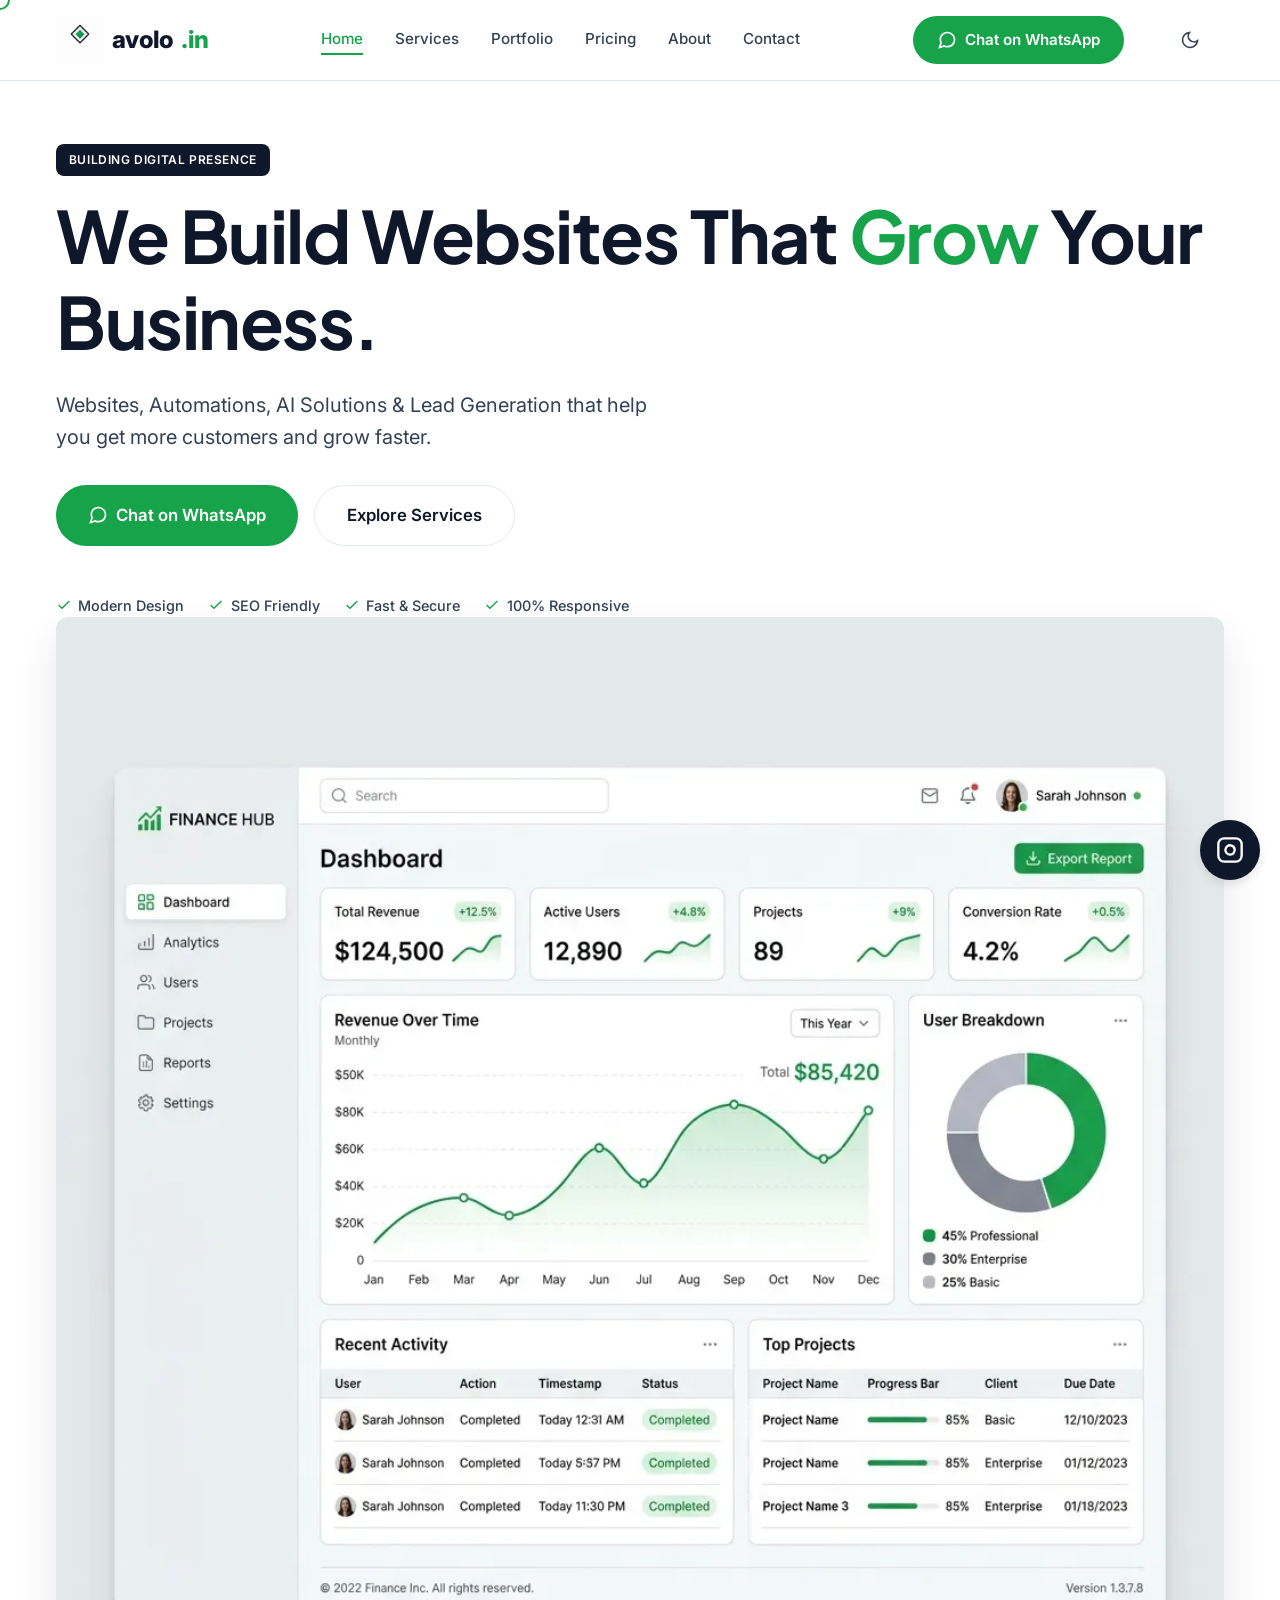
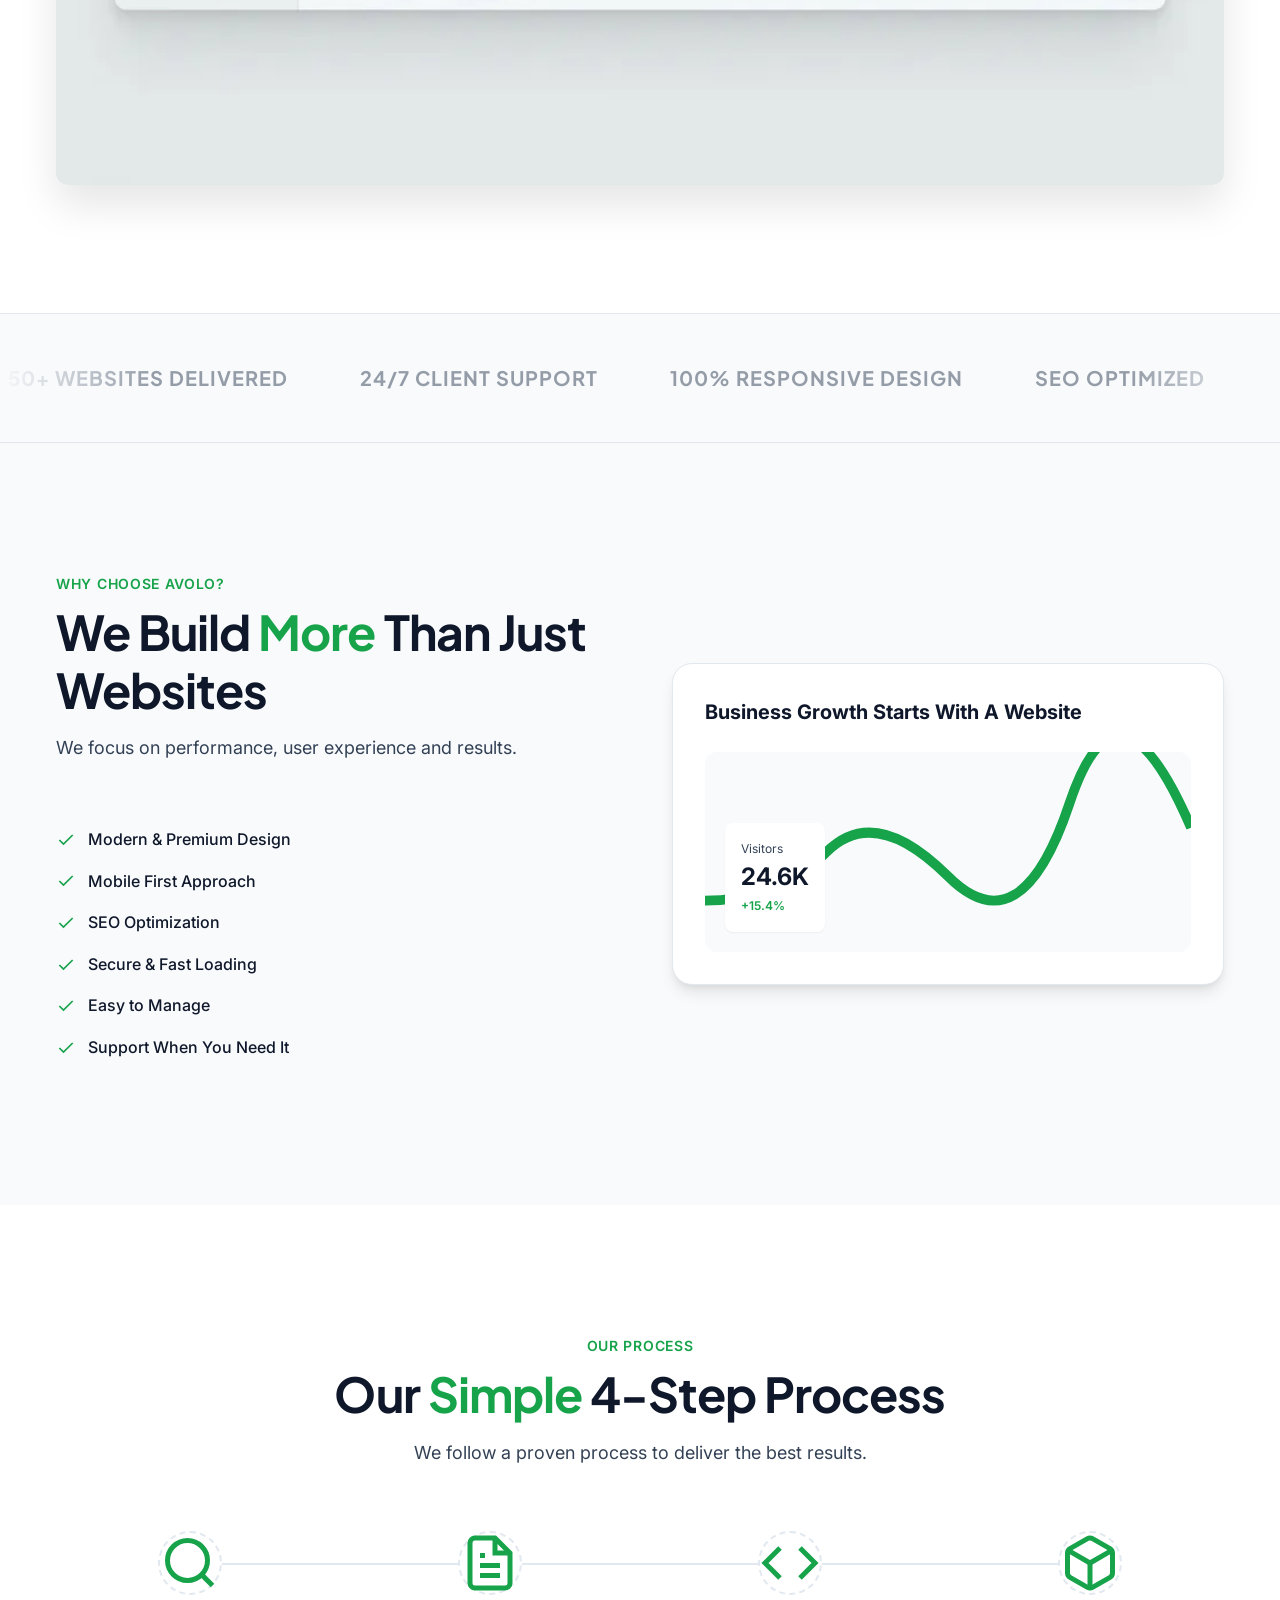
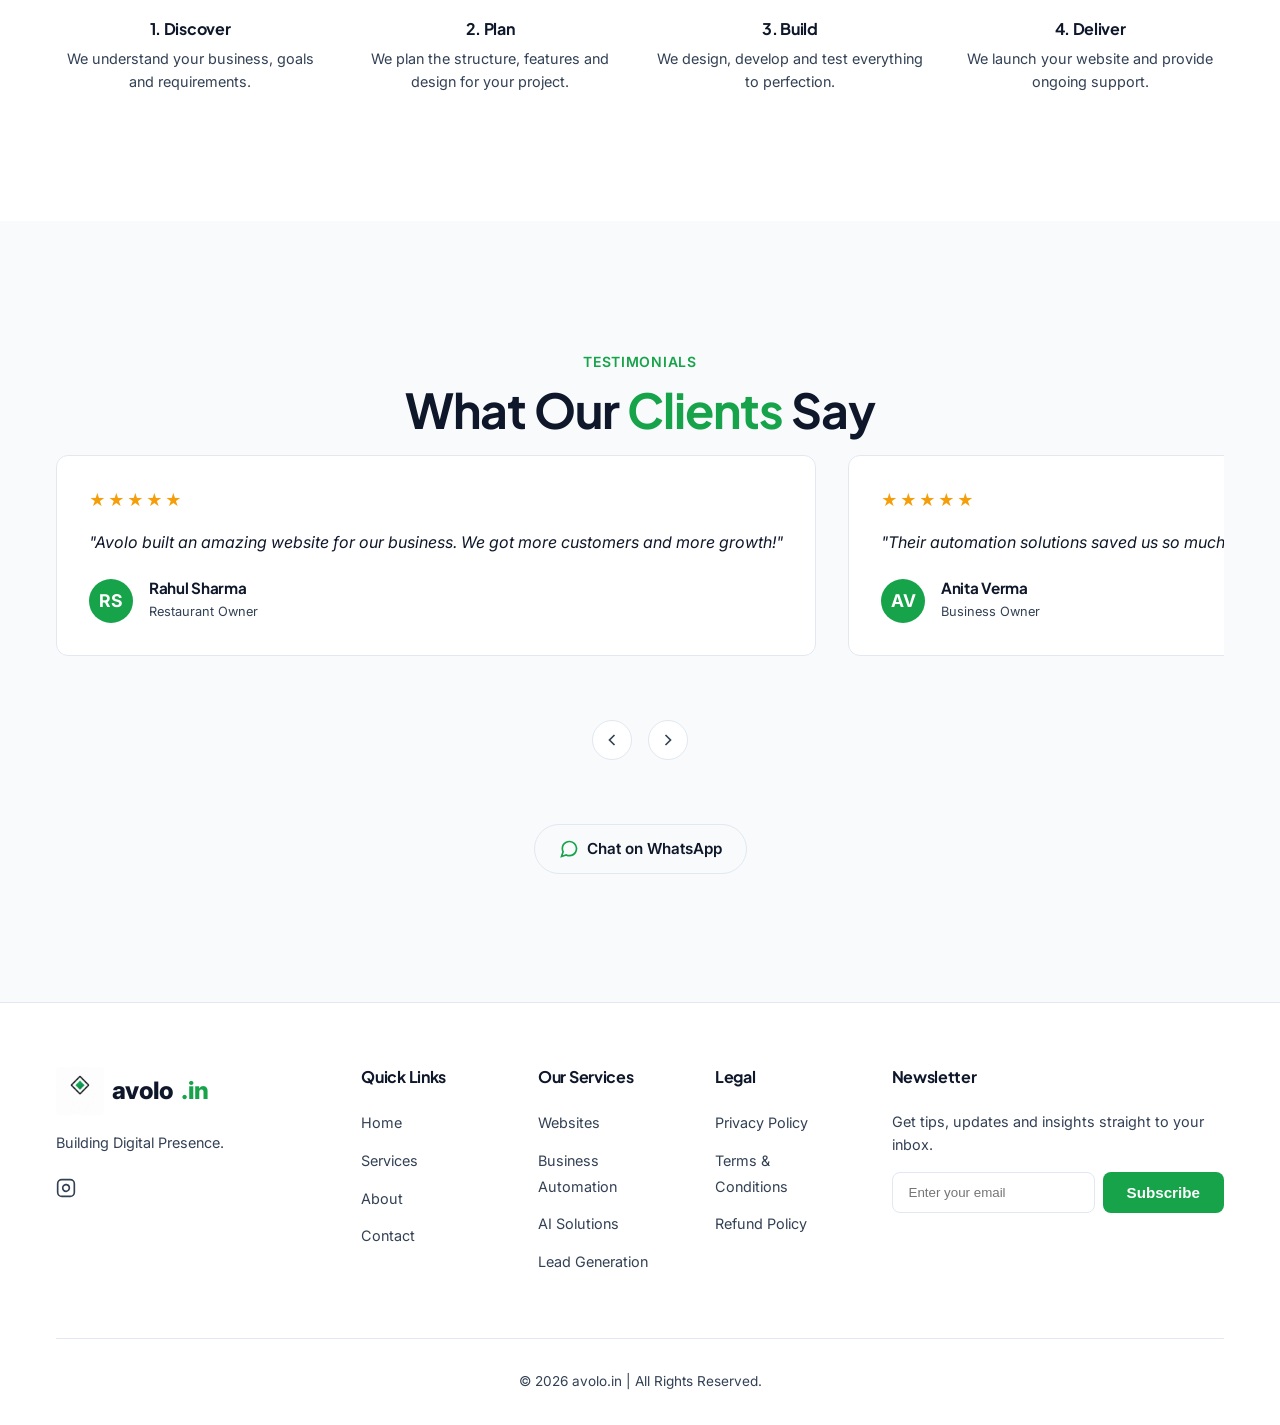
==== commit a396fd60: "feat: 10 major SEO & UX improvements 1. Compressed 3.1MB of PNGs to 350KB of WebP (90% size reductio" ====
--- a/index.html
+++ b/index.html
@@ -3,11 +3,12 @@
 <head>
     <meta charset="UTF-8">
     <meta name="viewport" content="width=device-width, initial-scale=1.0">
+    <meta name="theme-color" content="#16A34A">
     <title>Avolo - Premium Digital Agency</title>
     <meta name="description" content="Avolo is a top-tier digital agency architecting scalable websites, automation, and AI solutions for modern businesses.">
     <meta property="og:title" content="Avolo - Premium Digital Agency">
     <meta property="og:description" content="Architecting scalable websites, automation, and AI solutions.">
-    <meta property="og:image" content="https://avolo.in/og-image.png">
+    <meta property="og:image" content="https://avolo.in/og-image.webp">
     <meta property="og:url" content="https://avolo.in">
     <script type="application/ld+json">
     {
@@ -60,7 +61,7 @@
             </nav>
             
             <div class="header-actions">
-                <a href="https://wa.me/917328060281" class="btn btn-primary btn-icon">
+                <a href="https://wa.me/917328060281?text=Hi%20Avolo%2C%20I'm%20interested%20in%20your%20services.%20Can%20we%20discuss%20my%20project%3F" class="btn btn-primary btn-icon">
                     <svg class="icon" viewBox="0 0 24 24" fill="none" stroke="currentColor" stroke-width="2"><path d="M21 11.5a8.38 8.38 0 0 1-.9 3.8 8.5 8.5 0 0 1-7.6 4.7 8.38 8.38 0 0 1-3.8-.9L3 21l1.9-5.7a8.38 8.38 0 0 1-.9-3.8 8.5 8.5 0 0 1 4.7-7.6 8.38 8.38 0 0 1 3.8-.9h.5a8.48 8.48 0 0 1 8 8v.5z"></path></svg>
                     <span>Chat on WhatsApp</span>
                 </a>
@@ -82,7 +83,7 @@
             <a href="pricing.html" class="mobile-link">Pricing</a>
             <a href="about.html" class="mobile-link">About</a>
             <a href="contact.html" class="mobile-link">Contact</a>
-            <a href="https://wa.me/917328060281" class="btn btn-primary mt-4">Chat on WhatsApp</a>
+            <a href="https://wa.me/917328060281?text=Hi%20Avolo%2C%20I'm%20interested%20in%20your%20services.%20Can%20we%20discuss%20my%20project%3F" class="btn btn-primary mt-4">Chat on WhatsApp</a>
         </nav>
     </div>
 
@@ -99,7 +100,7 @@
                         Websites, Automations, AI Solutions & Lead Generation that help you get more customers and grow faster.
                     </p>
                     <div class="hero-ctas">
-                        <a href="https://wa.me/917328060281" class="btn btn-primary btn-icon btn-lg">
+                        <a href="https://wa.me/917328060281?text=Hi%20Avolo%2C%20I'm%20interested%20in%20your%20services.%20Can%20we%20discuss%20my%20project%3F" class="btn btn-primary btn-icon btn-lg">
                             <svg class="icon" viewBox="0 0 24 24" fill="none" stroke="currentColor" stroke-width="2"><path d="M21 11.5a8.38 8.38 0 0 1-.9 3.8 8.5 8.5 0 0 1-7.6 4.7 8.38 8.38 0 0 1-3.8-.9L3 21l1.9-5.7a8.38 8.38 0 0 1-.9-3.8 8.5 8.5 0 0 1 4.7-7.6 8.38 8.38 0 0 1 3.8-.9h.5a8.48 8.48 0 0 1 8 8v.5z"></path></svg>
                             <span>Chat on WhatsApp</span>
                         </a>
@@ -113,7 +114,7 @@
                     </div>
                 </div>
                 <div class="hero-visual fade-up delay-1">
-                    <img src="dashboard-mockup.png" alt="Avolo SaaS Dashboard" style="border-radius: var(--radius-md); box-shadow: 0 20px 40px rgba(0,0,0,0.1); width: 100%;">
+                    <img src="dashboard-mockup.webp" alt="Avolo SaaS Dashboard" style="border-radius: var(--radius-md); box-shadow: 0 20px 40px rgba(0,0,0,0.1); width: 100%;">
                 </div>
             </div>
         </section>
@@ -122,38 +123,39 @@
         <div class="trust-marquee-wrapper fade-up delay-2">
             <div class="trust-marquee-content">
                 <div class="trust-marquee-item">
+                    <svg viewBox="0 0 24 24" width="24" height="24" fill="none" stroke="currentColor" stroke-width="2"><polyline points="20 6 9 17 4 12"></polyline></svg>
+                    50+ Websites Delivered
+                </div>
+                <div class="trust-marquee-item">
                     <svg viewBox="0 0 24 24" width="24" height="24" fill="none" stroke="currentColor" stroke-width="2"><circle cx="12" cy="12" r="10"></circle><path d="M12 8v4l3 3"></path></svg>
-                    FutureScale
+                    24/7 Client Support
                 </div>
                 <div class="trust-marquee-item">
                     <svg viewBox="0 0 24 24" width="24" height="24" fill="none" stroke="currentColor" stroke-width="2"><path d="M12 2L2 7l10 5 10-5-10-5zM2 17l10 5 10-5M2 12l10 5 10-5"></path></svg>
-                    Nexus Data
-                </div>
-                <div class="trust-marquee-item">
-                    <svg viewBox="0 0 24 24" width="24" height="24" fill="none" stroke="currentColor" stroke-width="2"><polygon points="12 2 2 7 12 12 22 7 12 2"></polygon><polyline points="2 17 12 22 22 17"></polyline><polyline points="2 12 12 17 22 12"></polyline></svg>
-                    Aura Tech
-                </div>
-                <div class="trust-marquee-item">
-                    <svg viewBox="0 0 24 24" width="24" height="24" fill="none" stroke="currentColor" stroke-width="2"><circle cx="12" cy="12" r="10"></circle><line x1="2" y1="12" x2="22" y2="12"></line><path d="M12 2a15.3 15.3 0 0 1 4 10 15.3 15.3 0 0 1-4 10 15.3 15.3 0 0 1-4-10 15.3 15.3 0 0 1 4-10z"></path></svg>
-                    GlobalSync
+                    100% Responsive Design
                 </div>
                 <div class="trust-marquee-item">
                     <svg viewBox="0 0 24 24" width="24" height="24" fill="none" stroke="currentColor" stroke-width="2"><path d="M21 16V8a2 2 0 0 0-1-1.73l-7-4a2 2 0 0 0-2 0l-7 4A2 2 0 0 0 3 8v8a2 2 0 0 0 1 1.73l7 4a2 2 0 0 0 2 0l7-4A2 2 0 0 0 21 16z"></path></svg>
-                    HexaGrowth
+                    SEO Optimized
+                </div>
+                <div class="trust-marquee-item">
+                    <svg viewBox="0 0 24 24" width="24" height="24" fill="none" stroke="currentColor" stroke-width="2"><rect x="3" y="11" width="18" height="11" rx="2" ry="2"></rect><path d="M7 11V7a5 5 0 0 1 10 0v4"></path></svg>
+                    SSL Secured
+                </div>
+                <div class="trust-marquee-item">
+                    <svg viewBox="0 0 24 24" width="24" height="24" fill="none" stroke="currentColor" stroke-width="2"><polyline points="20 6 9 17 4 12"></polyline></svg>
+                    50+ Websites Delivered
                 </div>
                 <div class="trust-marquee-item">
                     <svg viewBox="0 0 24 24" width="24" height="24" fill="none" stroke="currentColor" stroke-width="2"><circle cx="12" cy="12" r="10"></circle><path d="M12 8v4l3 3"></path></svg>
-                    FutureScale
+                    24/7 Client Support
                 </div>
                 <div class="trust-marquee-item">
                     <svg viewBox="0 0 24 24" width="24" height="24" fill="none" stroke="currentColor" stroke-width="2"><path d="M12 2L2 7l10 5 10-5-10-5zM2 17l10 5 10-5M2 12l10 5 10-5"></path></svg>
-                    Nexus Data
-                </div>
-                <div class="trust-marquee-item">
-                    <svg viewBox="0 0 24 24" width="24" height="24" fill="none" stroke="currentColor" stroke-width="2"><polygon points="12 2 2 7 12 12 22 7 12 2"></polygon><polyline points="2 17 12 22 22 17"></polyline><polyline points="2 12 12 17 22 12"></polyline></svg>
-                    Aura Tech
-                </div>
-            </div>
+                    100% Responsive Design
+                </div>
+            </div>
+        </div>
         </div>
 
         <!-- Why Avolo -->
@@ -288,7 +290,7 @@
                 </div>
                 
                 <div class="text-center mt-lg fade-up delay-4">
-                    <a href="https://wa.me/917328060281" class="btn btn-outline btn-icon mx-auto">
+                    <a href="https://wa.me/917328060281?text=Hi%20Avolo%2C%20I'm%20interested%20in%20your%20services.%20Can%20we%20discuss%20my%20project%3F" class="btn btn-outline btn-icon mx-auto">
                         <svg class="icon text-green" viewBox="0 0 24 24" fill="none" stroke="currentColor" stroke-width="2"><path d="M21 11.5a8.38 8.38 0 0 1-.9 3.8 8.5 8.5 0 0 1-7.6 4.7 8.38 8.38 0 0 1-3.8-.9L3 21l1.9-5.7a8.38 8.38 0 0 1-.9-3.8 8.5 8.5 0 0 1 4.7-7.6 8.38 8.38 0 0 1 3.8-.9h.5a8.48 8.48 0 0 1 8 8v.5z"></path></svg>
                         <span>Chat on WhatsApp</span>
                     </a>
@@ -356,7 +358,7 @@
             </div>
             
             <div class="footer-bottom">
-                <p>&copy; 2026 avolo.in | All Rights Reserved.</p>
+                <p>&copy; <script>document.write(new Date().getFullYear())</script> avolo.in | All Rights Reserved.</p>
             </div>
         </div>
     </footer>
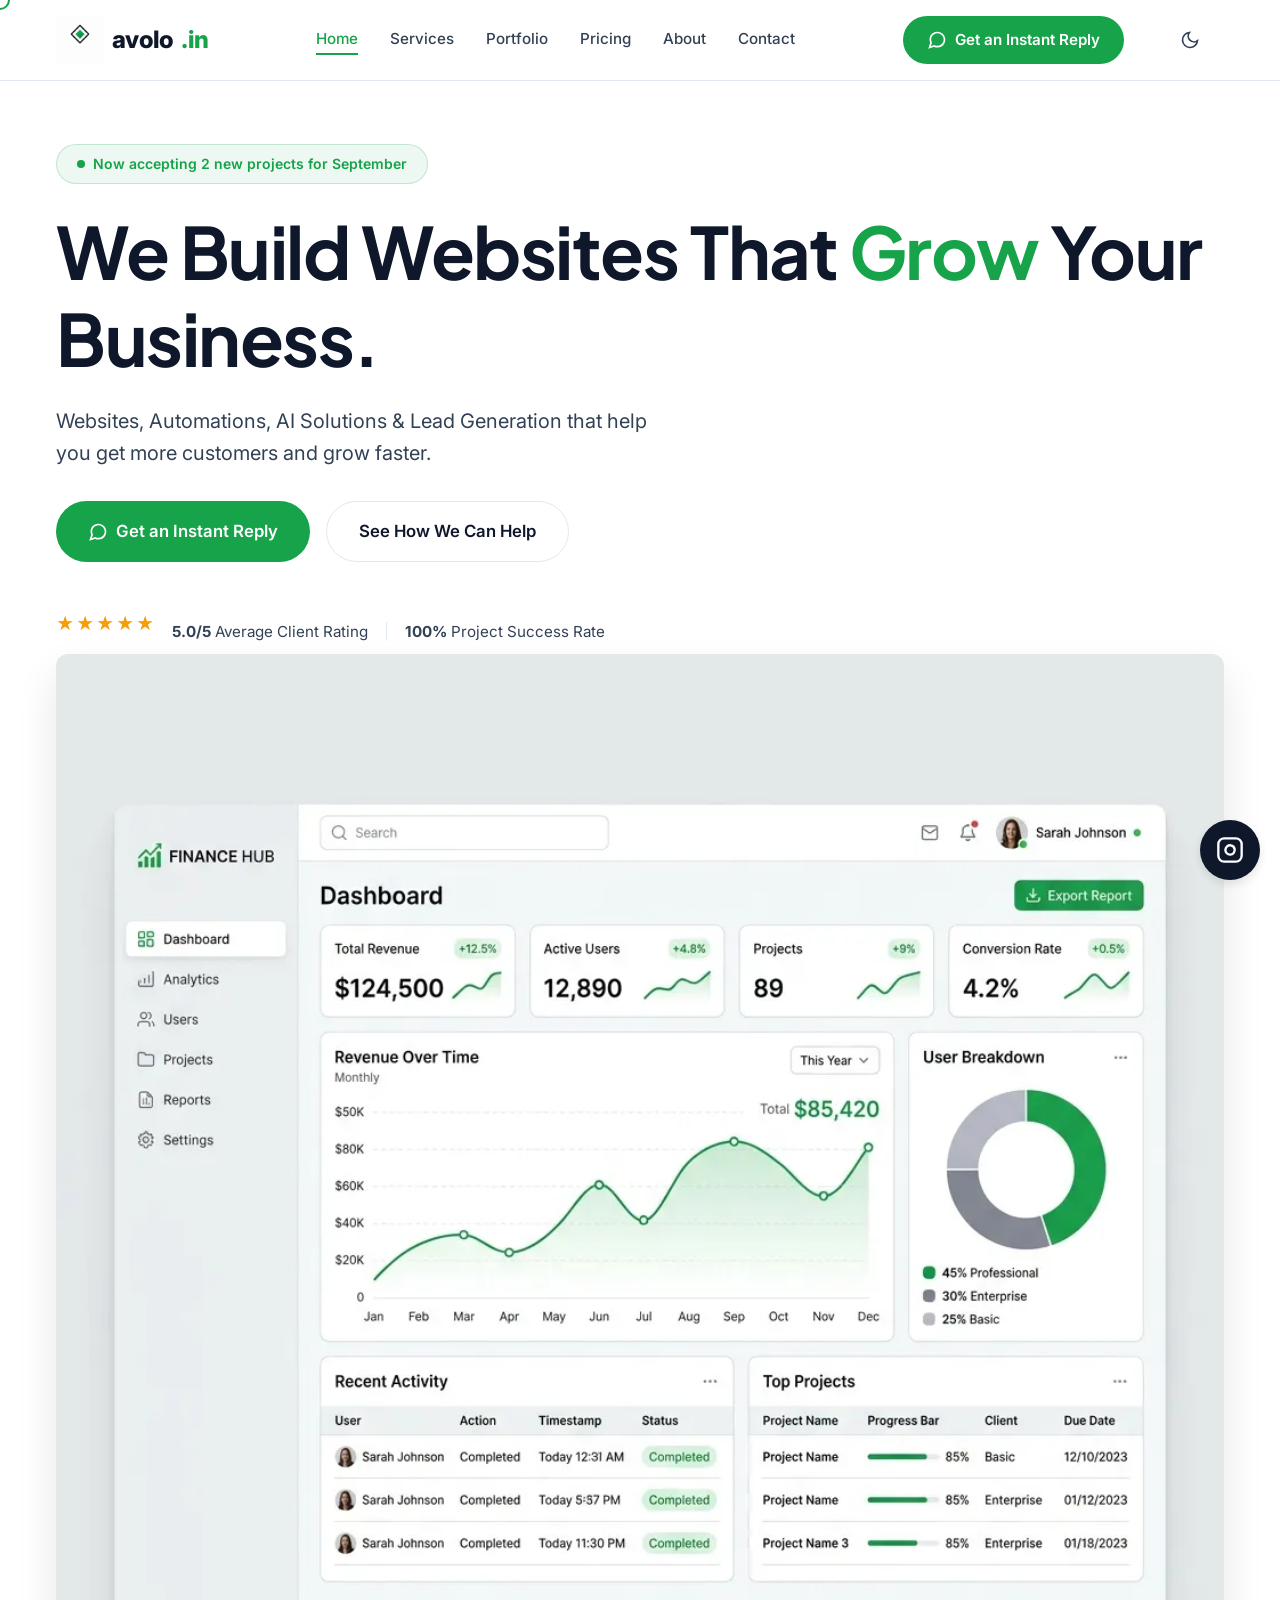
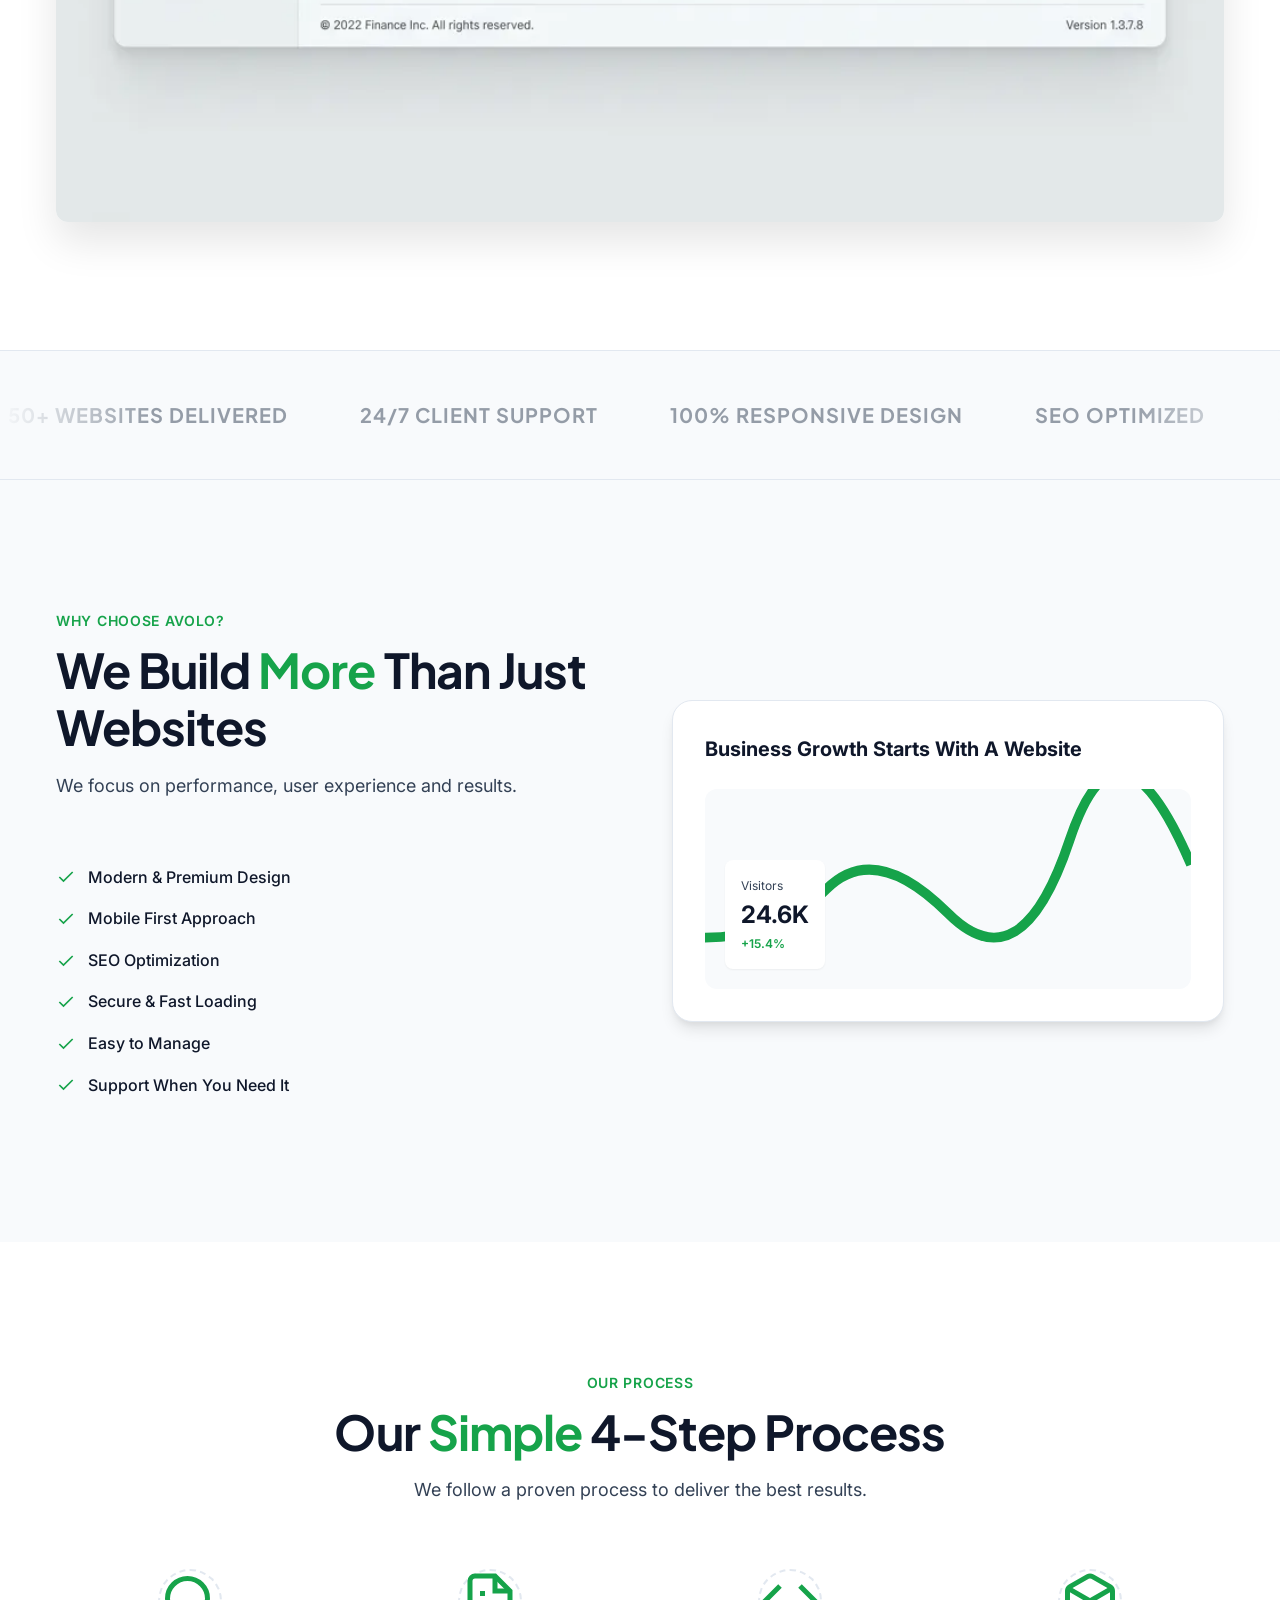
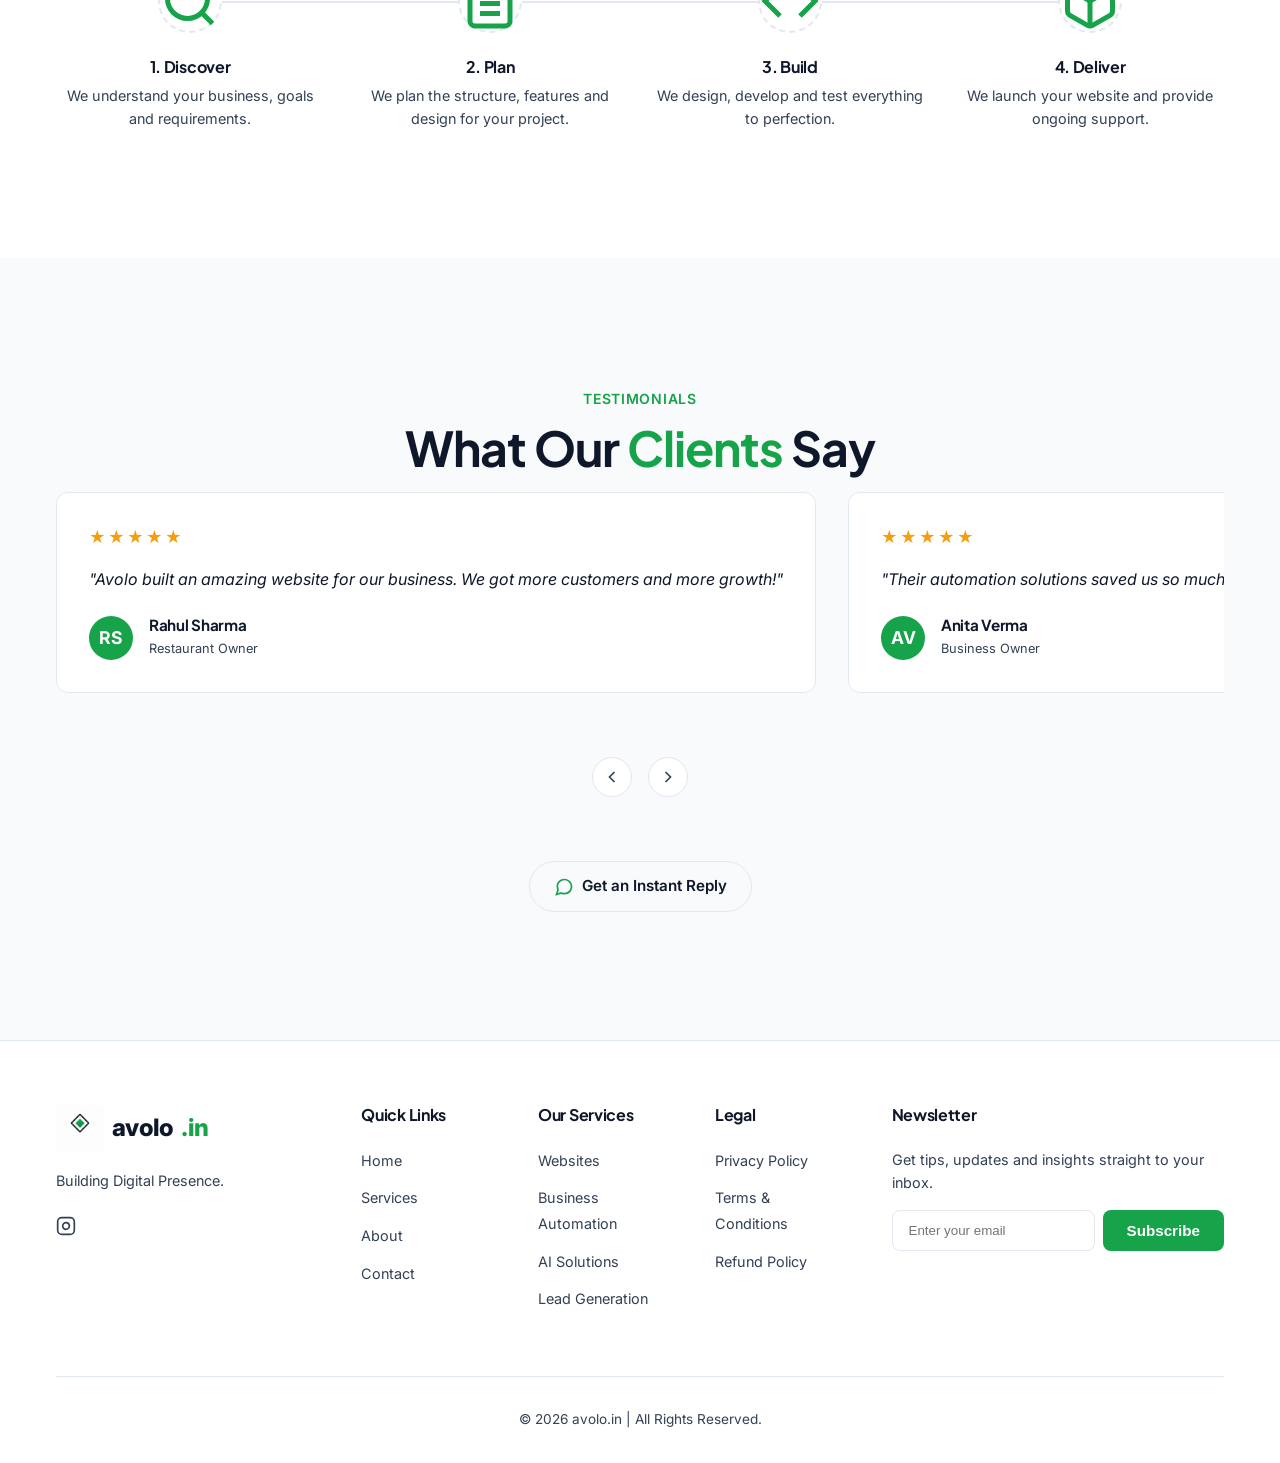
==== commit e4f87fed: "feat: injected psychological CRO design principles (Scarcity, Authority, Risk-Reversal, Frictionless" ====
--- a/index.html
+++ b/index.html
@@ -35,10 +35,33 @@
     </script>
     
     <!-- Custom CSS -->
+    <link rel="preload" as="image" href="dashboard-mockup.webp">
     <link rel="stylesheet" href="style.css">
     
     <!-- Favicon -->
     <link rel="icon" type="image/png" sizes="512x512" href="/android-chrome-512x512.png">
+
+    <!-- Web Manifest -->
+    <link rel="manifest" href="/site.webmanifest">
+    
+    <!-- Twitter/X Cards -->
+    <meta name="twitter:card" content="summary_large_image">
+    <meta name="twitter:title" content="Avolo - Premium Digital Agency">
+    <meta name="twitter:description" content="Avolo is a top-tier digital agency architecting scalable websites, automation, and AI solutions for modern businesses.">
+    <meta name="twitter:image" content="https://avolo.in/og-image.webp">
+    <!-- Enterprise SEO -->
+    <link rel="canonical" href="https://avolo.in/">
+    <link rel="sitemap" type="application/xml" title="Sitemap" href="/sitemap.xml">
+
+    <!-- Google tag (gtag.js) -->
+    <script async src="https://www.googletagmanager.com/gtag/js?id=G-RTDZY3H0ZM"></script>
+    <script>
+      window.dataLayer = window.dataLayer || [];
+      function gtag(){dataLayer.push(arguments);}
+      gtag('js', new Date());
+
+      gtag('config', 'G-RTDZY3H0ZM');
+    </script>
 </head>
 <body>
 
@@ -63,7 +86,7 @@
             <div class="header-actions">
                 <a href="https://wa.me/917328060281?text=Hi%20Avolo%2C%20I'm%20interested%20in%20your%20services.%20Can%20we%20discuss%20my%20project%3F" class="btn btn-primary btn-icon">
                     <svg class="icon" viewBox="0 0 24 24" fill="none" stroke="currentColor" stroke-width="2"><path d="M21 11.5a8.38 8.38 0 0 1-.9 3.8 8.5 8.5 0 0 1-7.6 4.7 8.38 8.38 0 0 1-3.8-.9L3 21l1.9-5.7a8.38 8.38 0 0 1-.9-3.8 8.5 8.5 0 0 1 4.7-7.6 8.38 8.38 0 0 1 3.8-.9h.5a8.48 8.48 0 0 1 8 8v.5z"></path></svg>
-                    <span>Chat on WhatsApp</span>
+                    <span>Get an Instant Reply</span>
                 </a>
                 <button class="hamburger" id="hamburger" aria-label="Toggle Menu">
                     <span></span>
@@ -83,7 +106,7 @@
             <a href="pricing.html" class="mobile-link">Pricing</a>
             <a href="about.html" class="mobile-link">About</a>
             <a href="contact.html" class="mobile-link">Contact</a>
-            <a href="https://wa.me/917328060281?text=Hi%20Avolo%2C%20I'm%20interested%20in%20your%20services.%20Can%20we%20discuss%20my%20project%3F" class="btn btn-primary mt-4">Chat on WhatsApp</a>
+            <a href="https://wa.me/917328060281?text=Hi%20Avolo%2C%20I'm%20interested%20in%20your%20services.%20Can%20we%20discuss%20my%20project%3F" class="btn btn-primary mt-4">Get an Instant Reply</a>
         </nav>
     </div>
 
@@ -92,7 +115,7 @@
         <section class="hero section-spacing" id="hero">
             <div class="container hero-container">
                 <div class="hero-content fade-up">
-                    <div class="badge">BUILDING DIGITAL PRESENCE</div>
+                    <div class="scarcity-badge"><div class="pulse-dot"></div> Now accepting 2 new projects for September</div>
                     <h1 class="hero-heading">
                         We Build Websites That <span class="text-green">Grow</span> Your Business.
                     </h1>
@@ -102,15 +125,15 @@
                     <div class="hero-ctas">
                         <a href="https://wa.me/917328060281?text=Hi%20Avolo%2C%20I'm%20interested%20in%20your%20services.%20Can%20we%20discuss%20my%20project%3F" class="btn btn-primary btn-icon btn-lg">
                             <svg class="icon" viewBox="0 0 24 24" fill="none" stroke="currentColor" stroke-width="2"><path d="M21 11.5a8.38 8.38 0 0 1-.9 3.8 8.5 8.5 0 0 1-7.6 4.7 8.38 8.38 0 0 1-3.8-.9L3 21l1.9-5.7a8.38 8.38 0 0 1-.9-3.8 8.5 8.5 0 0 1 4.7-7.6 8.38 8.38 0 0 1 3.8-.9h.5a8.48 8.48 0 0 1 8 8v.5z"></path></svg>
-                            <span>Chat on WhatsApp</span>
+                            <span>Get an Instant Reply</span>
                         </a>
-                        <a href="services.html" class="btn btn-outline btn-lg">Explore Services</a>
-                    </div>
-                    <div class="hero-trust-features">
-                        <span class="trust-item"><svg viewBox="0 0 24 24" fill="none" stroke="currentColor" stroke-width="2"><polyline points="20 6 9 17 4 12"></polyline></svg> Modern Design</span>
-                        <span class="trust-item"><svg viewBox="0 0 24 24" fill="none" stroke="currentColor" stroke-width="2"><polyline points="20 6 9 17 4 12"></polyline></svg> SEO Friendly</span>
-                        <span class="trust-item"><svg viewBox="0 0 24 24" fill="none" stroke="currentColor" stroke-width="2"><polyline points="20 6 9 17 4 12"></polyline></svg> Fast & Secure</span>
-                        <span class="trust-item"><svg viewBox="0 0 24 24" fill="none" stroke="currentColor" stroke-width="2"><polyline points="20 6 9 17 4 12"></polyline></svg> 100% Responsive</span>
+                        <a href="services.html" class="btn btn-outline btn-lg">See How We Can Help</a>
+                    </div>
+                    <div class="hero-authority">
+                        <div class="stars">★★★★★</div>
+                        <span><strong>5.0/5</strong> Average Client Rating</span> 
+                        <span style="color:var(--clr-border);">|</span> 
+                        <span><strong>100%</strong> Project Success Rate</span>
                     </div>
                 </div>
                 <div class="hero-visual fade-up delay-1">
@@ -292,7 +315,7 @@
                 <div class="text-center mt-lg fade-up delay-4">
                     <a href="https://wa.me/917328060281?text=Hi%20Avolo%2C%20I'm%20interested%20in%20your%20services.%20Can%20we%20discuss%20my%20project%3F" class="btn btn-outline btn-icon mx-auto">
                         <svg class="icon text-green" viewBox="0 0 24 24" fill="none" stroke="currentColor" stroke-width="2"><path d="M21 11.5a8.38 8.38 0 0 1-.9 3.8 8.5 8.5 0 0 1-7.6 4.7 8.38 8.38 0 0 1-3.8-.9L3 21l1.9-5.7a8.38 8.38 0 0 1-.9-3.8 8.5 8.5 0 0 1 4.7-7.6 8.38 8.38 0 0 1 3.8-.9h.5a8.48 8.48 0 0 1 8 8v.5z"></path></svg>
-                        <span>Chat on WhatsApp</span>
+                        <span>Get an Instant Reply</span>
                     </a>
                 </div>
             </div>
@@ -364,10 +387,10 @@
     </footer>
 
     <!-- Floating Instagram -->
-    <a href="https://instagram.com/avolo.in" target="_blank" class="floating-ig" aria-label="Instagram">
+    <a href="https://instagram.com/avolo.in" target="_blank" rel="noopener noreferrer" class="floating-ig" aria-label="Instagram">
         <svg viewBox="0 0 24 24" fill="none" stroke="currentColor" stroke-width="2"><rect x="2" y="2" width="20" height="20" rx="5" ry="5"></rect><path d="M16 11.37A4 4 0 1 1 12.63 8 4 4 0 0 1 16 11.37z"></path><line x1="17.5" y1="6.5" x2="17.51" y2="6.5"></line></svg>
     </a>
 
-    <script src="script.js"></script>
+    <script src="script.js" defer></script>
 </body>
 </html>
--- a/style.css
+++ b/style.css
@@ -1528,3 +1528,211 @@
     transform: perspective(1200px);
 }
 
+
+
+/* --- Ultra Premium UI Polish --- */
+::selection {
+    background: var(--clr-green);
+    color: var(--clr-white);
+}
+
+::-webkit-scrollbar {
+    width: 10px;
+}
+::-webkit-scrollbar-track {
+    background: var(--clr-gray-bg);
+}
+::-webkit-scrollbar-thumb {
+    background: var(--clr-border);
+    border-radius: var(--radius-full);
+}
+::-webkit-scrollbar-thumb:hover {
+    background: var(--clr-green);
+}
+
+
+/* --- Accessibility (a11y) --- */
+@media (prefers-reduced-motion: reduce) {
+    *,
+    *::before,
+    *::after {
+        animation-duration: 0.01ms !important;
+        animation-iteration-count: 1 !important;
+        transition-duration: 0.01ms !important;
+        scroll-behavior: auto !important;
+    }
+}
+
+
+/* --- Project Estimator --- */
+.estimator-options {
+    display: grid;
+    grid-template-columns: 1fr 1fr;
+    gap: 1rem;
+}
+@media (max-width: 500px) {
+    .estimator-options { grid-template-columns: 1fr; }
+}
+.est-btn {
+    background: transparent;
+    border: 2px solid var(--clr-border);
+    color: var(--clr-text);
+    padding: 1.25rem 1rem;
+    border-radius: var(--radius-md);
+    cursor: pointer;
+    font-weight: 500;
+    transition: all 0.3s ease;
+    font-size: 1rem;
+}
+.est-btn:hover {
+    border-color: var(--clr-green);
+}
+.est-btn.selected {
+    background: var(--clr-green);
+    color: var(--clr-white);
+    border-color: var(--clr-green);
+}
+.step-footer {
+    display: flex;
+    justify-content: space-between;
+    align-items: center;
+    border-top: 1px solid var(--clr-border);
+    padding-top: 1.5rem;
+}
+.btn-link {
+    background: none;
+    border: none;
+    color: var(--clr-text-light);
+    cursor: pointer;
+    font-weight: 500;
+    font-size: 1rem;
+    transition: color 0.3s;
+}
+.btn-link:hover {
+    color: var(--clr-green);
+}
+
+
+/* --- Portfolio Case Study Modals --- */
+.portfolio-card { 
+    cursor: pointer; 
+    transition: transform 0.3s ease, box-shadow 0.3s ease;
+}
+.portfolio-card:hover {
+    transform: translateY(-5px);
+    box-shadow: var(--shadow-lg);
+}
+.portfolio-card::after {
+    content: "View Case Study →";
+    position: absolute;
+    bottom: 1.5rem;
+    right: 1.5rem;
+    font-size: 0.875rem;
+    font-weight: 600;
+    color: var(--clr-green);
+    opacity: 0;
+    transform: translateX(-10px);
+    transition: all 0.3s ease;
+}
+.portfolio-card:hover::after {
+    opacity: 1;
+    transform: translateX(0);
+}
+.modal-overlay {
+    position: fixed;
+    top: 0; left: 0; right: 0; bottom: 0;
+    background: rgba(0,0,0,0.85);
+    backdrop-filter: blur(8px);
+    z-index: 99999;
+    display: flex;
+    justify-content: center;
+    align-items: center;
+    opacity: 0;
+    visibility: hidden;
+    transition: all 0.3s ease;
+    padding: 1rem;
+}
+.modal-overlay.active {
+    opacity: 1;
+    visibility: visible;
+}
+.modal-content {
+    background: var(--clr-surface);
+    border: 1px solid var(--clr-border);
+    border-radius: var(--radius-lg);
+    width: 100%;
+    max-width: 600px;
+    padding: 2.5rem 2rem;
+    position: relative;
+    transform: translateY(30px);
+    transition: all 0.4s cubic-bezier(0.16, 1, 0.3, 1);
+    box-shadow: 0 25px 50px -12px rgba(0, 0, 0, 0.25);
+}
+.modal-overlay.active .modal-content {
+    transform: translateY(0);
+}
+.modal-close {
+    position: absolute;
+    top: 1rem; right: 1.5rem;
+    background: none; border: none;
+    font-size: 2rem; color: var(--clr-text);
+    cursor: pointer;
+    line-height: 1;
+    transition: color 0.3s ease;
+}
+.modal-close:hover {
+    color: var(--clr-green);
+}
+.modal-body img {
+    width: 100%; height: 280px;
+    object-fit: cover;
+    border-radius: var(--radius-md);
+    margin-bottom: 1.5rem;
+    border: 1px solid var(--clr-border);
+}
+.modal-stats {
+    background: rgba(22, 163, 74, 0.05);
+    border-left: 4px solid var(--clr-green);
+    padding: 1.25rem;
+    margin: 1.5rem 0;
+    border-radius: 0 var(--radius-sm) var(--radius-sm) 0;
+    font-size: 0.95rem;
+    line-height: 1.6;
+}
+
+
+/* --- Psychological Design Elements --- */
+.scarcity-badge {
+    display: inline-flex; align-items: center; gap: 0.5rem;
+    background: rgba(22, 163, 74, 0.08);
+    color: var(--clr-green);
+    padding: 0.5rem 1.25rem; border-radius: var(--radius-full);
+    font-size: 0.875rem; font-weight: 600; margin-bottom: 1.5rem;
+    border: 1px solid rgba(22, 163, 74, 0.2);
+}
+.pulse-dot {
+    width: 8px; height: 8px; border-radius: 50%;
+    background: var(--clr-green);
+    box-shadow: 0 0 0 0 rgba(22, 163, 74, 0.7);
+    animation: pulse-green 2s infinite;
+}
+@keyframes pulse-green {
+    0% { box-shadow: 0 0 0 0 rgba(22, 163, 74, 0.7); }
+    70% { box-shadow: 0 0 0 10px rgba(22, 163, 74, 0); }
+    100% { box-shadow: 0 0 0 0 rgba(22, 163, 74, 0); }
+}
+.hero-authority {
+    display: flex; align-items: center; gap: 1rem; flex-wrap: wrap;
+    margin-top: 2rem; font-size: 0.95rem; color: var(--clr-text-light);
+}
+.hero-authority .stars { color: #F59E0B; letter-spacing: 2px; font-size: 1.1rem; }
+.risk-reversal {
+    background: var(--clr-surface);
+    border: 2px dashed var(--clr-green);
+    border-radius: var(--radius-lg);
+    padding: 2.5rem; text-align: center;
+    max-width: 800px; margin: 4rem auto 0;
+    box-shadow: 0 10px 30px -10px rgba(22, 163, 74, 0.1);
+}
+.risk-reversal h3 { color: var(--clr-text); font-size: 1.5rem; margin-bottom: 1rem; display: flex; align-items: center; justify-content: center; gap: 0.5rem;}
+.risk-reversal p { color: var(--clr-text-light); font-size: 1.1rem; line-height: 1.6; }
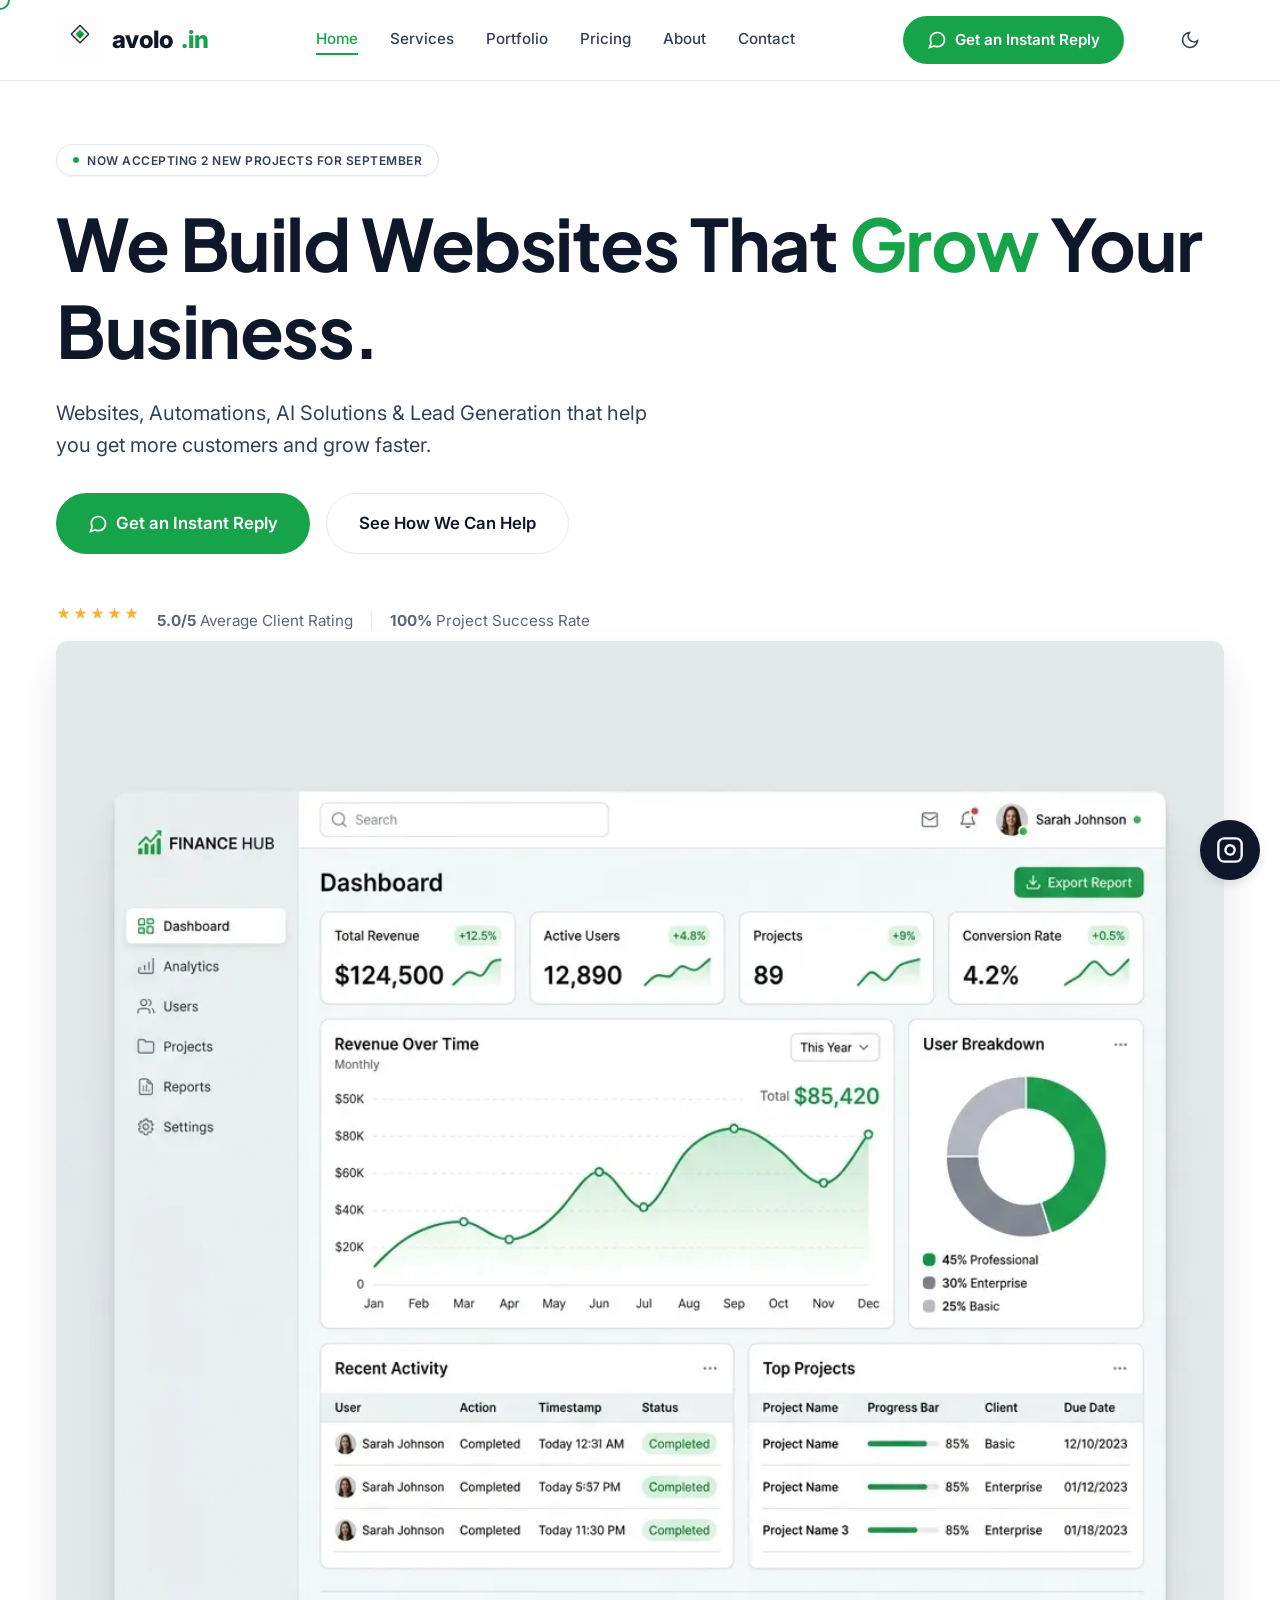
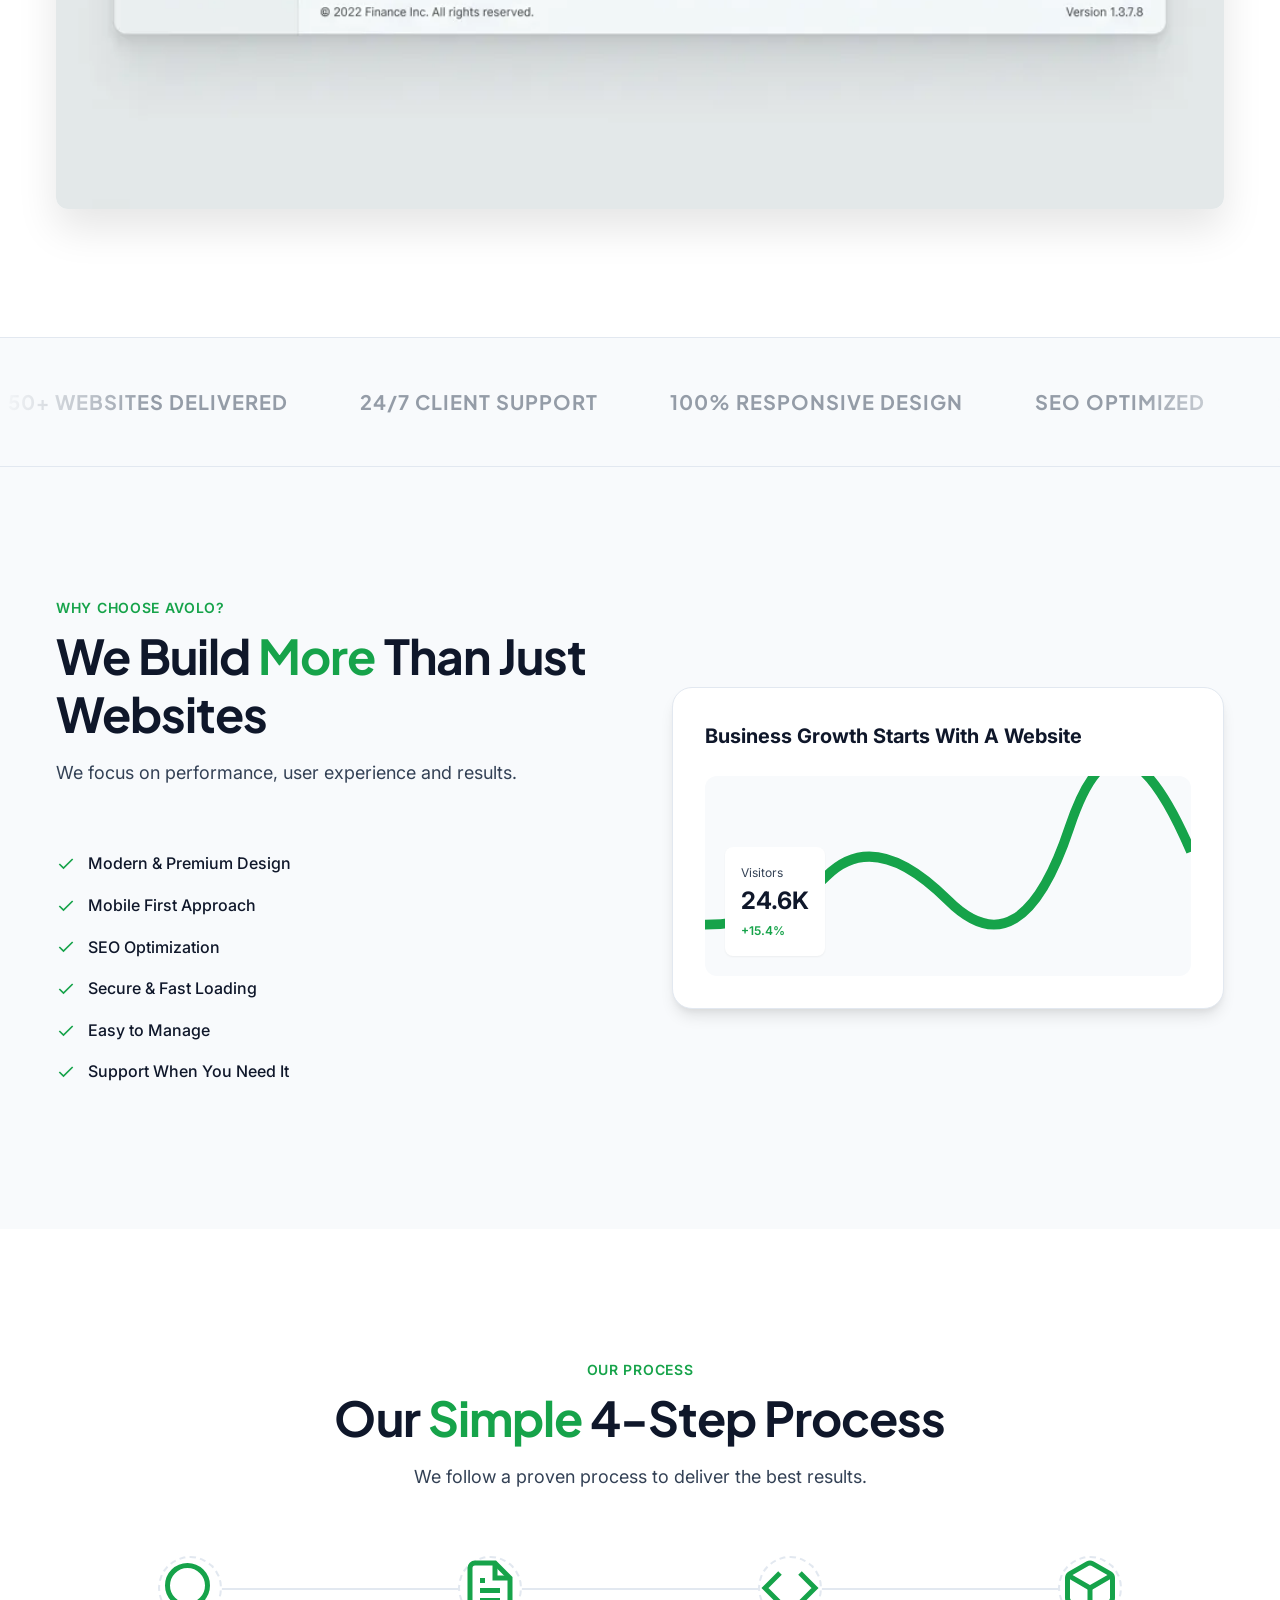
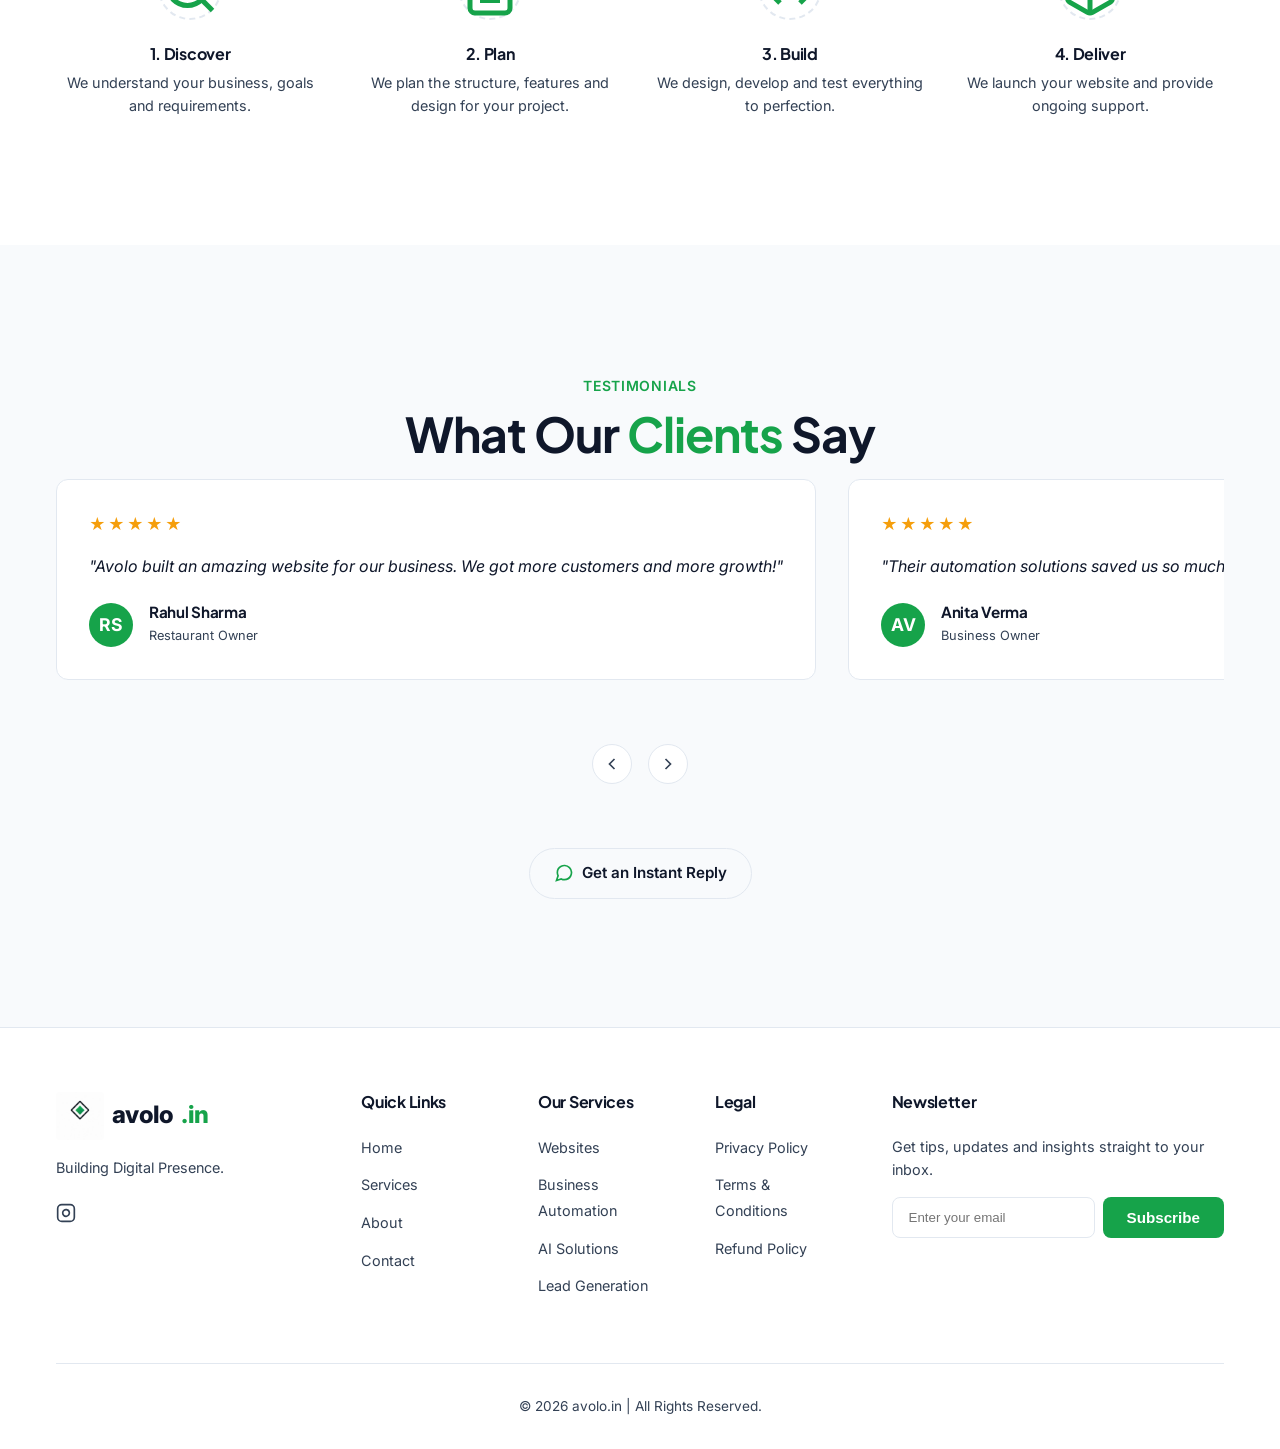
==== commit 54165ac5: "fix: removed stray closing div tag in index.html to prevent layout bugs" ====
--- a/index.html
+++ b/index.html
@@ -179,7 +179,6 @@
                 </div>
             </div>
         </div>
-        </div>
 
         <!-- Why Avolo -->
         <section class="why-avolo bg-light section-spacing" id="why">
--- a/style.css
+++ b/style.css
@@ -1736,3 +1736,101 @@
 }
 .risk-reversal h3 { color: var(--clr-text); font-size: 1.5rem; margin-bottom: 1rem; display: flex; align-items: center; justify-content: center; gap: 0.5rem;}
 .risk-reversal p { color: var(--clr-text-light); font-size: 1.1rem; line-height: 1.6; }
+
+
+/* ============================================================ */
+/* --- ULTRA POLISH OVERRIDES (Refining Psychological UI) --- */
+/* ============================================================ */
+
+/* 1. Sleeker Scarcity Badge (More subtle, less chunky) */
+.scarcity-badge {
+    background: var(--clr-surface) !important;
+    border: 1px solid var(--clr-border) !important;
+    color: var(--clr-text) !important;
+    padding: 0.35rem 1rem !important;
+    font-size: 0.75rem !important;
+    letter-spacing: 0.5px;
+    text-transform: uppercase;
+    box-shadow: var(--shadow-sm);
+}
+.pulse-dot {
+    width: 6px !important; height: 6px !important;
+}
+
+/* 2. Premium Guarantee Box (Removed cheap dashes, added sleek gradient & layout) */
+.risk-reversal {
+    border: 1px solid var(--clr-border) !important;
+    border-left: 4px solid var(--clr-green) !important;
+    background: linear-gradient(145deg, var(--clr-surface), rgba(22, 163, 74, 0.02)) !important;
+    box-shadow: var(--shadow-md) !important;
+    padding: 2rem !important;
+    text-align: left !important;
+    display: flex !important;
+    flex-direction: column;
+    align-items: flex-start !important;
+}
+.risk-reversal h3 {
+    justify-content: flex-start !important;
+    font-size: 1.25rem !important;
+    margin-bottom: 1rem !important;
+}
+.risk-reversal p {
+    font-size: 1rem !important;
+}
+@media (min-width: 768px) {
+    .risk-reversal {
+        flex-direction: row !important;
+        align-items: center !important;
+        gap: 2.5rem;
+        padding: 2.5rem !important;
+    }
+    .risk-reversal h3 { 
+        margin-bottom: 0 !important; 
+        min-width: 220px; 
+        flex-direction: column;
+        align-items: flex-start !important;
+        gap: 0.75rem !important;
+    }
+}
+
+/* 3. Button Refinements (Fixing squished text on mobile) */
+.btn-icon {
+    display: inline-flex !important;
+    align-items: center;
+    justify-content: center;
+    gap: 0.5rem;
+}
+.hero-ctas {
+    display: flex;
+    flex-wrap: wrap;
+    gap: 1rem;
+}
+
+/* 4. Portfolio Modal Mobile Polish (Scaling down massive elements on small screens) */
+@media (max-width: 600px) {
+    .modal-content {
+        padding: 1.5rem !important;
+        width: 92% !important;
+    }
+    .modal-body img {
+        height: 180px !important;
+        margin-bottom: 1rem !important;
+    }
+    .modal-stats {
+        padding: 1rem !important;
+        font-size: 0.85rem !important;
+        margin: 1rem 0 !important;
+    }
+    .modal-close {
+        top: 0.75rem !important;
+        right: 1rem !important;
+    }
+}
+
+/* 5. Fix Hero Authority alignment */
+.hero-authority {
+    opacity: 0.8;
+}
+.hero-authority .stars {
+    font-size: 0.9rem !important;
+}
